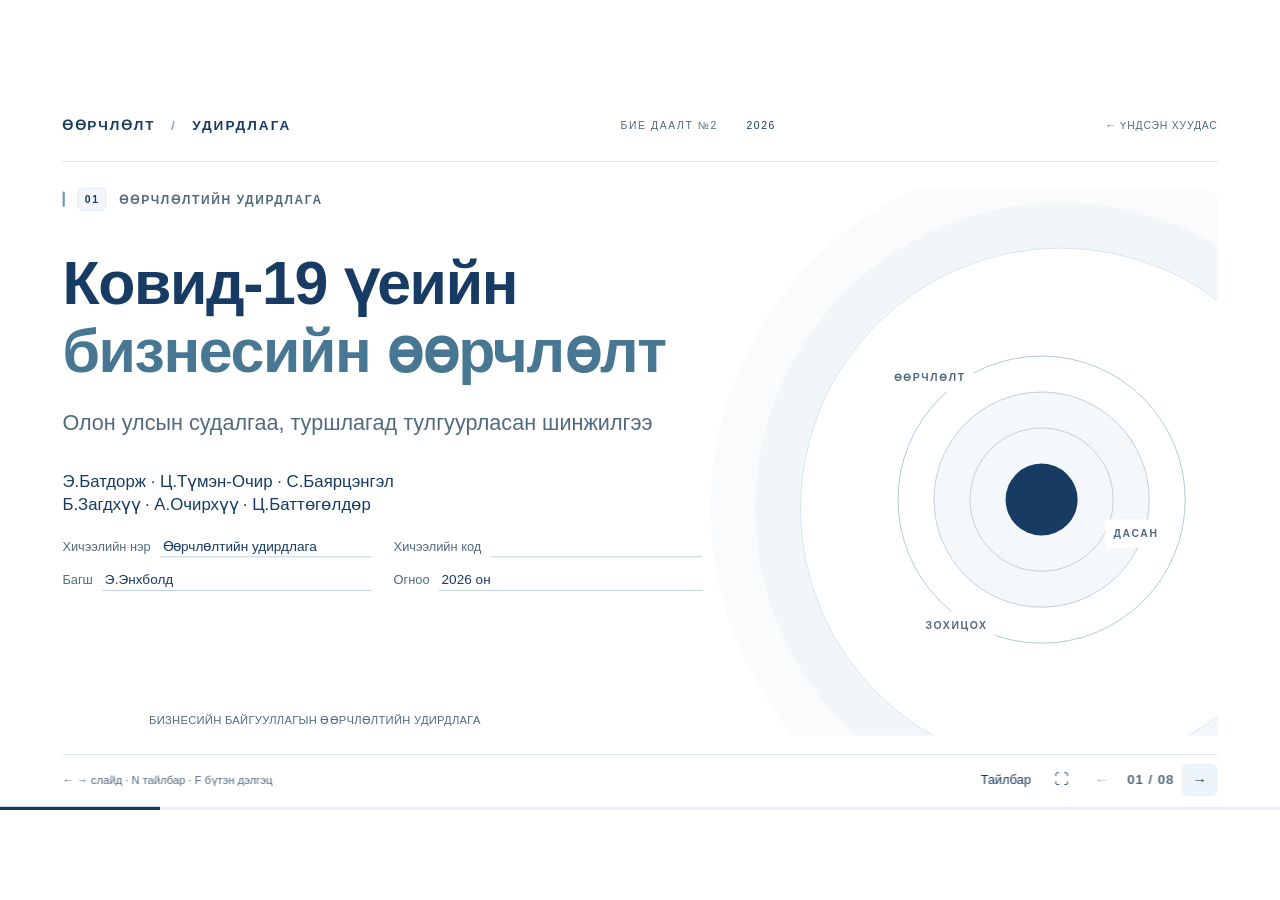
==== covid19/index.html @ bf7abf6b "Update files" ====
<!doctype html>
<html lang="mn">
<head>
  <meta charset="utf-8">
  <meta name="viewport" content="width=device-width, initial-scale=1">
  <meta name="theme-color" content="#142f4b">
  <meta name="description" content="Ковид-19 цар тахлын үеийн бизнесийн байгууллагуудын өөрчлөлтийн удирдлага">
  <title>Ковид-19 үеийн өөрчлөлтийн удирдлага</title>
  <style>
    :root {
      color-scheme: light;
      --navy: #142f4b;
      --blue: #547c9b;
      --sky: #eaf2f8;
      --ink: #263746;
      --muted: #647687;
      --gold: #92a9bb;
      --line: #d9e3eb;
      --paper: #fff;
    }
    * { box-sizing: border-box; }
    html, body { width: 100%; height: 100%; margin: 0; }
    body {
      display: grid;
      place-items: center;
      overflow: hidden;
      background: #e5ebf0;
      color: var(--ink);
      font-family: Aptos, "Segoe UI", Arial, sans-serif;
    }
    button { font: inherit; }
    .deck {
      position: relative;
      width: min(100vw, 177.78vh);
      aspect-ratio: 16 / 9;
      overflow: hidden;
      background: var(--paper);
      box-shadow: 0 22px 70px #142f4b24;
      container-type: inline-size;
    }
    .topbar {
      position: absolute;
      z-index: 3;
      top: 0;
      right: 5%;
      left: 5%;
      height: 8.5%;
      display: flex;
      align-items: center;
      justify-content: space-between;
      border-bottom: 1px solid var(--line);
      color: var(--muted);
      font-size: clamp(9px, 1cqw, 16px);
      letter-spacing: .16em;
    }
    .brand { color: var(--navy); font-weight: 800; }
    .brand span { padding: 0 .65em; color: var(--gold); }
    .top-meta { text-align: right; }
    .top-meta a {
      margin-left: 1.2em;
      color: var(--blue);
      text-decoration: none;
      letter-spacing: .08em;
      white-space: nowrap;
    }
    .slide {
      position: absolute;
      inset: 8.5% 0 8.5%;
      display: flex;
      flex-direction: column;
      justify-content: center;
      padding: 4.2% 7.5% 5%;
      overflow: hidden;
      animation: arrive .28s ease both;
    }
    .slide[hidden] { display: none; }
    .slide:nth-of-type(even) { background: #f8fafc; }
    .slide::after {
      position: absolute;
      z-index: 0;
      top: -31%;
      right: -17%;
      width: 48%;
      aspect-ratio: 1;
      border: 1px solid #dfe8ef;
      border-radius: 50%;
      box-shadow: 0 0 0 3.4cqw #f0f5f880, 0 0 0 6.8cqw #f6f9fb90;
      content: "";
      pointer-events: none;
    }
    .slide > * { position: relative; z-index: 1; }
    .cover { padding-left: 8.5%; }
    .cover::after {
      top: 11%;
      right: -9%;
      width: 45%;
      border: 1px solid #cddce8;
      box-shadow: 0 0 0 3.5cqw #eaf1f680, 0 0 0 7cqw #f5f8fa90;
    }
    .eyebrow {
      display: flex;
      align-items: center;
      gap: .85em;
      margin: 0 0 1.5cqw;
      color: var(--muted);
      font-size: clamp(9px, 1cqw, 16px);
      font-weight: 750;
      letter-spacing: .17em;
    }
    .eyebrow b {
      padding: .5em .7em;
      border: 1px solid #d8e3eb;
      border-radius: 5px;
      background: #f4f8fa;
      color: var(--blue);
      font-size: .9em;
    }
    h1 {
      max-width: 90%;
      margin: 0 0 2cqw;
      color: var(--navy);
      font-size: clamp(28px, 4.55cqw, 72px);
      letter-spacing: -.045em;
      line-height: 1.08;
    }
    h1 em { color: var(--blue); font-style: normal; }
    h2 {
      margin: 0 0 1cqw;
      color: var(--navy);
      font-size: clamp(17px, 2cqw, 32px);
      line-height: 1.2;
    }
    p { margin: 0; }
    .subtitle {
      color: var(--muted);
      font-size: clamp(15px, 1.9cqw, 30px);
      line-height: 1.5;
    }
    .cover h1 { max-width: 72%; font-size: clamp(34px, 5.2cqw, 82px); }
    .cover .eyebrow { margin-bottom: 2.3cqw; }
    .cover-info {
      display: grid;
      grid-template-columns: repeat(2, minmax(0, 1fr));
      gap: .8cqw 2.4cqw;
      width: 62%;
      margin-top: 4.2cqw;
      padding-top: 1.7cqw;
      border-top: 1px solid var(--line);
      color: var(--muted);
      font-size: clamp(11px, 1.15cqw, 18px);
    }
    .cover-info strong { color: var(--navy); font-weight: 700; }
    .cover-mark {
      position: absolute;
      z-index: 1;
      top: 26%;
      right: 11%;
      display: grid;
      width: 29%;
      aspect-ratio: 1;
      place-items: center;
      border: 1px solid #cddce8;
      border-radius: 50%;
      color: var(--navy);
      font-size: clamp(14px, 1.7cqw, 27px);
      font-weight: 800;
      letter-spacing: .12em;
    }
    .cover-mark::before, .cover-mark::after {
      position: absolute;
      border: 1px solid #d6e2eb;
      border-radius: 50%;
      content: "";
    }
    .cover-mark::before { inset: 12%; }
    .cover-mark::after { inset: 25%; background: #eaf1f6; }
    .cover-mark span { z-index: 1; }
    .lead {
      max-width: 92%;
      margin: 0 0 1.2cqw;
      color: var(--muted);
      font-size: clamp(16px, 1.9cqw, 29px);
      line-height: 1.45;
    }
    .cards {
      display: grid;
      grid-template-columns: repeat(3, minmax(0, 1fr));
      gap: 1.35cqw;
      margin: 1.5cqw 0 1.4cqw;
    }
    .card {
      min-height: 16cqw;
      padding: 1.6cqw;
      border: 1px solid #dce6ed;
      border-top: 3px solid #85a5bc;
      border-radius: 9px;
      background: #f8fafc;
    }
    .card-number {
      display: block;
      margin-bottom: 1.3cqw;
      color: var(--gold);
      font-size: clamp(12px, 1.15cqw, 18px);
      font-weight: 800;
      letter-spacing: .1em;
    }
    .card h2 { font-size: clamp(16px, 1.8cqw, 28px); }
    .card p {
      color: var(--muted);
      font-size: clamp(12px, 1.28cqw, 20px);
      line-height: 1.48;
    }
    .callout {
      padding: 1.1cqw 1.4cqw;
      border-left: 3px solid var(--gold);
      border-radius: 0 6px 6px 0;
      background: #fbf6ef;
      color: #795626;
      font-size: clamp(11px, 1.2cqw, 19px);
      line-height: 1.45;
    }
    .goal-grid {
      display: grid;
      grid-template-columns: 1.25fr 1fr;
      gap: 4cqw;
      align-items: center;
    }
    .goal-grid .lead { max-width: none; }
    .goal-list {
      display: grid;
      gap: .9cqw;
      padding: 0;
      margin: 0;
      list-style: none;
    }
    .goal-list li {
      display: flex;
      gap: 1cqw;
      align-items: flex-start;
      color: var(--ink);
      font-size: clamp(13px, 1.35cqw, 21px);
      line-height: 1.45;
    }
    .goal-list li::before {
      flex: 0 0 auto;
      width: .55em;
      height: .55em;
      margin-top: .45em;
      border-radius: 50%;
      background: var(--gold);
      content: "";
    }
    .change-flow {
      display: grid;
      grid-template-columns: repeat(3, minmax(0, 1fr));
      gap: 1.4cqw;
      margin: 1cqw 0 1.5cqw;
    }
    .change-step {
      position: relative;
      min-height: 17cqw;
      padding: 1.5cqw;
      border-radius: 9px;
      background: var(--sky);
    }
    .change-step:not(:last-child)::after {
      position: absolute;
      top: 45%;
      right: -1.15cqw;
      color: #83a0b5;
      content: "→";
      font-size: clamp(16px, 2cqw, 32px);
    }
    .change-step b { display: block; margin-bottom: 1.6cqw; color: var(--blue); font-size: clamp(11px, 1.1cqw, 17px); }
    .change-step strong { display: block; margin-bottom: .7cqw; color: var(--navy); font-size: clamp(16px, 1.7cqw, 27px); }
    .change-step span { color: var(--muted); font-size: clamp(11px, 1.15cqw, 18px); line-height: 1.4; }
    .two-col {
      display: grid;
      grid-template-columns: repeat(2, minmax(0, 1fr));
      gap: 2cqw;
      margin: .2cqw 0 1.4cqw;
    }
    .panel {
      padding: 1.5cqw 1.7cqw;
      border: 1px solid var(--line);
      border-radius: 9px;
      background: #fff;
    }
    .panel h2 { font-size: clamp(16px, 1.65cqw, 26px); }
    .panel p { color: var(--muted); font-size: clamp(12px, 1.28cqw, 20px); line-height: 1.5; }
    .panel strong { color: var(--navy); }
    .quote {
      margin: .55cqw 0 .9cqw;
      color: var(--navy);
      font-size: clamp(16px, 1.75cqw, 28px);
      font-weight: 700;
      line-height: 1.3;
    }
    .kotter {
      display: grid;
      grid-template-columns: 1fr 1fr;
      gap: 1.6cqw;
      margin: 1cqw 0 1.4cqw;
    }
    .kotter .panel { display: flex; gap: 1.2cqw; align-items: flex-start; }
    .kotter .num { color: var(--gold); font-size: clamp(17px, 2.3cqw, 36px); font-weight: 800; }
    .kotter p { margin-top: .45cqw; }
    .lesson {
      margin: .5cqw 0 1.3cqw;
      padding: 1.2cqw 1.6cqw;
      border-left: 4px solid var(--blue);
      background: var(--sky);
      color: var(--navy);
      font-size: clamp(16px, 1.9cqw, 30px);
      font-weight: 700;
      line-height: 1.35;
    }
    .conclusion {
      display: grid;
      grid-template-columns: 1.1fr .9fr;
      gap: 2cqw;
      align-items: center;
    }
    .conclusion .lead { margin: 0; }
    .conclusion ul {
      display: grid;
      gap: .8cqw;
      padding: 0;
      margin: 0;
      list-style: none;
    }
    .conclusion li {
      padding: .85cqw 1cqw;
      border-left: 2px solid #9bb5c7;
      background: #f7fafc;
      color: var(--muted);
      font-size: clamp(12px, 1.25cqw, 20px);
    }
    .sources {
      display: grid;
      gap: .72cqw;
      padding-left: 1.5em;
      margin: 0;
    }
    .sources li { padding-left: .35em; color: var(--ink); font-size: clamp(11px, 1.2cqw, 19px); line-height: 1.35; }
    .sources a { color: var(--blue); font-weight: 700; text-decoration-thickness: 1px; text-underline-offset: 3px; }
    .sources a:hover { color: var(--navy); }
    .team-table {
      width: 100%;
      border-collapse: collapse;
      background: #fff;
      font-size: clamp(11px, 1.25cqw, 20px);
    }
    .team-table th, .team-table td {
      padding: 1.1cqw 1cqw;
      border-bottom: 1px solid var(--line);
      text-align: left;
      vertical-align: middle;
      line-height: 1.4;
    }
    .team-table th { background: var(--navy); color: #fff; font-weight: 700; }
    .team-table td:first-child, .team-table td:last-child { color: var(--blue); font-weight: 700; white-space: nowrap; }
    .footnote {
      position: absolute !important;
      right: 7.5%;
      bottom: 1.7%;
      left: 7.5%;
      z-index: 1;
      color: var(--muted);
      font-size: clamp(9px, .9cqw, 14px);
      letter-spacing: .025em;
    }
    .controls {
      position: absolute;
      z-index: 4;
      right: 5%;
      bottom: 1.1%;
      left: 5%;
      display: flex;
      height: 6%;
      align-items: center;
      justify-content: space-between;
      border-top: 1px solid var(--line);
    }
    .hint { color: var(--muted); font-size: clamp(9px, .9cqw, 14px); }
    .control-group { display: flex; gap: .35cqw; align-items: center; }
    .controls button {
      min-width: 2.5em;
      min-height: 2.25em;
      border: 0;
      border-radius: 5px;
      background: transparent;
      color: var(--navy);
      cursor: pointer;
      font-size: clamp(11px, 1.15cqw, 18px);
    }
    .controls button:hover:not(:disabled) { background: var(--sky); }
    .controls button:disabled { opacity: .35; cursor: default; }
    .controls button:focus-visible, a:focus-visible { outline: 3px solid var(--gold); outline-offset: 2px; }
    #counter { min-width: 4.5em; color: var(--muted); font-size: clamp(10px, 1cqw, 16px); text-align: center; font-variant-numeric: tabular-nums; }
    .progress { position: absolute; z-index: 5; right: 0; bottom: 0; left: 0; height: 4px; background: #e5edf2; }
    .progress span { display: block; width: 12.5%; height: 100%; background: var(--gold); transition: width .22s ease; }
    dialog {
      width: min(680px, calc(100vw - 32px));
      padding: 30px;
      border: 0;
      border-top: 5px solid var(--gold);
      border-radius: 8px;
      color: var(--ink);
      box-shadow: 0 20px 70px #142f4b45;
    }
    dialog::backdrop { background: #102b45a8; }
    dialog h2 { margin: 0 36px 8px 0; font-size: 22px; }
    dialog p { margin: 15px 0; font-size: 17px; line-height: 1.65; }
    dialog .note-meta { color: var(--muted); font-size: 14px; }
    #close-notes { float: right; border: 0; background: transparent; color: var(--muted); font-size: 25px; cursor: pointer; }
    @keyframes arrive { from { opacity: .45; transform: translateX(10px); } to { opacity: 1; transform: translateX(0); } }
    @media (max-width: 760px) {
      body { display: block; overflow: auto; background: #fff; }
      .deck { width: 100%; height: 100dvh; min-height: 620px; aspect-ratio: auto; overflow-y: auto; box-shadow: none; }
      .topbar { position: sticky; top: 0; height: 54px; padding: 0 5%; background: #ffffffed; font-size: 10px; }
      .slide, .slide[hidden] { position: relative; inset: auto; min-height: calc(100dvh - 112px); padding: 30px 7% 66px; overflow: visible; }
      .slide[hidden] { display: none; }
      .slide::after { width: 60%; }
      .eyebrow { margin-bottom: 16px; font-size: 10px; }
      h1, .cover h1 { max-width: 100%; margin-bottom: 18px; font-size: clamp(30px, 9vw, 48px); }
      .cover .subtitle { font-size: 17px; }
      .cover-info { width: 100%; gap: 12px; margin-top: 26px; padding-top: 16px; font-size: 12px; }
      .cover-mark { top: auto; right: 8%; bottom: 11%; width: 25%; opacity: .35; }
      .lead { max-width: 100%; margin-bottom: 14px; font-size: 17px; }
      .cards, .change-flow { grid-template-columns: 1fr; gap: 10px; margin: 14px 0; }
      .card, .change-step { min-height: 0; padding: 15px; }
      .card-number, .change-step b { margin-bottom: 8px; }
      .card p, .panel p { font-size: 14px; }
      .card h2, .panel h2 { font-size: 18px; }
      .change-step:not(:last-child)::after { display: none; }
      .change-step strong { margin-bottom: 4px; font-size: 18px; }
      .change-step span { font-size: 13px; }
      .callout { padding: 10px 12px; font-size: 12px; }
      .goal-grid, .two-col, .conclusion { grid-template-columns: 1fr; gap: 16px; }
      .goal-list { gap: 10px; }
      .goal-list li { gap: 10px; font-size: 14px; }
      .panel { padding: 14px; }
      .quote { margin: 7px 0; font-size: 18px; }
      .kotter { grid-template-columns: 1fr; gap: 10px; margin: 12px 0; }
      .kotter .panel { gap: 12px; }
      .kotter .num { font-size: 22px; }
      .lesson { margin: 8px 0 12px; padding: 12px; font-size: 17px; }
      .conclusion li { padding: 10px; font-size: 13px; }
      .sources { gap: 11px; }
      .sources li { font-size: 12px; }
      .team-table { font-size: 11px; }
      .team-table th, .team-table td { padding: 9px 6px; }
      .footnote { right: 7%; bottom: 20px; left: 7%; font-size: 10px; }
      .controls { position: fixed; bottom: 0; left: 0; right: 0; height: 54px; padding: 0 5%; background: #ffffffed; backdrop-filter: blur(8px); }
      .hint { font-size: 9px; }
      .progress { position: fixed; }
    }
    @media (prefers-reduced-motion: reduce) {
      *, *::before, *::after { scroll-behavior: auto !important; animation-duration: .01ms !important; transition-duration: .01ms !important; }
    }
    @media print {
      @page { size: 13.333in 7.5in; margin: 0; }
      html, body { width: auto; height: auto; overflow: visible; background: white; }
      body { display: block; }
      .deck { width: 13.333in; height: auto; overflow: visible; aspect-ratio: auto; box-shadow: none; }
      .topbar, .controls, .progress, dialog { display: none !important; }
      .slide, .slide[hidden] {
        position: relative;
        inset: auto;
        display: flex !important;
        width: 13.333in;
        height: 7.5in;
        padding: .7in 1in;
        overflow: hidden;
        break-after: page;
        animation: none;
        print-color-adjust: exact;
        -webkit-print-color-adjust: exact;
      }
      .slide::after { display: block; }
      .footnote { right: 1in; bottom: .28in; left: 1in; }
    }
  </style>
  <link rel="stylesheet" href="../assets/style.css">
  <style>
    @media screen {
      body {
        display: block;
        overflow: hidden;
        background: #fff;
      }
      #stage {
        position: absolute;
        inset: auto;
        left: var(--deck-left, 0px);
        top: var(--deck-top, 0px);
        width: 1600px;
        height: 900px;
        background: #fff;
        overflow: hidden;
        container-type: inline-size;
        transform: scale(var(--deck-scale, 1)) !important;
        transform-origin: top left;
      }
      #stage header {
        position: relative;
        z-index: 3;
        height: 90px;
        margin: 0 78px;
        padding: 0;
        background: transparent;
      }
      #stage .slide,
      #stage .slide[hidden] {
        position: absolute;
        inset: 122px 78px 93px;
        display: block;
        max-width: none;
        min-height: 0;
        margin: 0;
        padding: 0;
        overflow: hidden;
        border: 0;
        animation: none;
      }
      #stage .slide[hidden] { display: none; }
      #stage .slide:nth-of-type(even) { background: #fff; }
      #stage .cover h1 {
        max-width: 72%;
        margin: 47px 0 28px;
        font-size: 76px;
      }
      #stage .cover .subtitle {
        margin: 16px 0;
        font-size: 27px;
        line-height: 1.4;
      }
      #stage .cover-bottom { margin-top: 38px; }
      #stage .team { font-size: 21px !important; line-height: 1.4; }
      #stage .eyebrow b {
        padding: 6px 8px;
        border: 1px solid #cddce7;
        border-radius: 0;
        background: transparent;
        color: var(--navy);
        font-size: 13px;
        font-weight: 400;
        letter-spacing: normal;
      }
      #stage .header-right { display: block; }
      #stage footer.controls {
        position: absolute;
        z-index: 4;
        right: 78px;
        bottom: 19px;
        left: 78px;
        height: 51px;
        padding: 13px 0 0;
        background: transparent;
      }
      #stage .progress { position: absolute; }
      #stage .card,
      #stage .change-step,
      #stage .panel {
        border-radius: 0;
        background: var(--light);
      }
      #stage .card { border-color: #d9e3eb; border-top-color: #8caac0; }
      #stage .callout,
      #stage .lesson,
      #stage .conclusion li { border-radius: 0; }
      #stage .callout { border-left-color: #cf925d; background: #eaf2f8; color: var(--muted); }
      #stage .lesson { background: var(--light); }
      #stage .conclusion li { background: var(--light); }
      #stage .team-table th { background: var(--navy); }
      #stage .team-table th,
      #stage .team-table td { padding: 9px 14px; }
      #stage .team-table td:first-child,
      #stage .team-table td:last-child { color: var(--blue); }
      #stage .sources { grid-template-columns: 1fr 1fr; gap: 4px 30px; }
      #stage .sources li { padding-left: 4px; font-size: 16px; line-height: 1.25; }
      #stage #slide-5 .two-col > .panel { padding: 20px; }
      #stage #slide-5 .kotter { gap: 16px; margin: 12px 0; }
      #stage #slide-5 .kotter .panel { gap: 12px; padding: 12px; }
      #stage #slide-5 .kotter h2 { font-size: 20px; line-height: 1.2; }
      #stage #slide-5 .kotter p { margin: 8px 0; font-size: 15px; line-height: 1.35; }
      #stage #slide-5 .callout { margin: 10px 0 0; }
      .covid-home-link {
        color: var(--muted);
        font-size: 13px;
        letter-spacing: 1px;
        text-decoration: none;
        white-space: nowrap;
      }
      .covid-home-link:hover { color: var(--navy); }
    }
    @media screen and (max-width: 760px) {
      body { display: block; overflow: auto; background: #fff; }
      #stage {
        position: relative;
        left: auto;
        top: auto;
        width: 100%;
        height: 100dvh;
        min-height: 620px;
        overflow: hidden;
        transform: none !important;
      }
      #stage header {
        position: absolute;
        top: 0;
        right: 0;
        left: 0;
        height: 54px;
        margin: 0;
        padding: 0 5%;
        gap: 8px;
        background: #fffffff2;
      }
      #stage .brand { font-size: 12px; letter-spacing: 1px; white-space: nowrap; }
      #stage .header-right { display: none; }
      #stage .covid-home-link { font-size: 10px; }
      #stage .slide,
      #stage .slide[hidden] {
        position: absolute;
        inset: 54px 0 64px;
        min-height: 0;
        padding: 22px 7% 50px;
        overflow-x: hidden;
        overflow-y: auto;
      }
      #stage .slide[hidden] { display: none; }
      #stage .cover h1 { max-width: 100%; margin: 18px 0; font-size: clamp(34px, 10vw, 44px); }
      #stage .cover-bottom { width: auto; max-width: 100%; margin-top: 16px; }
      #stage .team { font-size: 15px !important; line-height: 1.4; }
      #stage .fields { grid-template-columns: 1fr; gap: 8px; margin-top: 12px; }
      #stage .cover-art { display: none; }
      #stage footer.controls {
        position: absolute;
        right: 0;
        bottom: 4px;
        left: 0;
        height: 54px;
        padding: 0 5%;
        background: #fffffff2;
      }
      #stage .footnote { position: static !important; margin-top: 24px; font-size: 10px; }
      #stage .team-table { font-size: 11px; }
      #stage .team-table th,
      #stage .team-table td { padding: 9px 6px; }
      #stage .sources { grid-template-columns: 1fr; gap: 12px; }
      #stage .sources li { font-size: 13px; }
      #stage .sources a { overflow-wrap: anywhere; }
    }
    @media print {
      #stage .slide[hidden] { display: flex !important; }
    }
  </style>
</head>
<body>
  <main id="stage" aria-label="Ковид-19 үеийн өөрчлөлтийн удирдлагын илтгэл">
    <header>
      <a href="#1" class="brand" aria-label="Нүүр слайд">ӨӨРЧЛӨЛТ <span>/</span> УДИРДЛАГА</a>
      <span class="header-right">БИЕ ДААЛТ №2 <i>2026</i></span>
      <a class="covid-home-link" href="../index.html">← ҮНДСЭН ХУУДАС</a>
    </header>
    <div id="slides">
      <section class="slide cover" id="slide-1" aria-label="1. Нүүр хуудас" data-speaker="Илтгэгч" data-time="0:00–0:20" data-note="Сайн байна уу эрхэм багш болон ангийн анд нар аа. Манай баг Ковид-19 цар тахлын үеийн бизнесийн байгууллагуудын өөрчлөлтийн удирдлагыг олон улсын судалгаа, туршлагад тулгуурлан авч үзлээ.">
        <p class="eyebrow"><span>01</span> ӨӨРЧЛӨЛТИЙН УДИРДЛАГА</p>
        <h1>Ковид-19 үеийн<br><em>бизнесийн өөрчлөлт</em></h1>
        <div class="body">
          <p class="subtitle">Олон улсын судалгаа, туршлагад тулгуурласан шинжилгээ</p>
          <div class="cover-bottom">
            <p class="team">Э.Батдорж · Ц.Түмэн-Очир · С.Баярцэнгэл<br>Б.Загдхүү · А.Очирхүү · Ц.Баттөгөлдөр</p>
            <div class="fields">
              <label>Хичээлийн нэр <input aria-label="Хичээлийн нэр" value="Өөрчлөлтийн удирдлага"></label>
              <label>Хичээлийн код <input aria-label="Хичээлийн код"></label>
              <label>Багш <input aria-label="Багш" value="Э.Энхболд"></label>
              <label>Огноо <input aria-label="Огноо" value="2026 он"></label>
            </div>
          </div>
          <div class="cover-art" aria-hidden="true">
            <i></i><i></i><i></i><i></i>
            <b>ӨӨРЧЛӨЛТ</b><b>ДАСАН</b><b>ЗОХИЦОХ</b>
          </div>
        </div>
        <p class="footnote">БИЗНЕСИЙН БАЙГУУЛЛАГЫН ӨӨРЧЛӨЛТИЙН УДИРДЛАГА</p>
      </section>

      <section class="slide" id="slide-2" aria-label="2. Удиртгал ба зорилго" hidden data-speaker="Илтгэгч" data-time="0:20–1:00" data-note="Цар тахал бол зөвхөн эрүүл мэндийн хямрал бус, дэлхий даяарх бизнесийн орчныг үндсээр нь өөрчилсөн том сорилт байлаа. Байгууллагууд уламжлалт хэв маягаас татгалзаж, хурдтай дасан зохицох шаардлагатай болсон. Бид HBR, Gallup болон бусад судалгааны материалд тулгуурлан удирдлагын сорилт, хүний нөөц, стратеги, бүтэц зохион байгуулалтын өөрчлөлтийг судаллаа.">
        <p class="eyebrow"><b>02</b> УДИРТГАЛ БА ЗОРИЛГО</p>
        <h1>Хямрал дунд<br><em>хурдтай дасан зохицох нь</em></h1>
        <div class="goal-grid">
          <p class="lead">Цар тахал бизнесийн орчныг үндсээр нь өөрчилж, менежментийн хуучин хэв маягийг сорьсон.</p>
          <ul class="goal-list">
            <li>Цар тахлын үеийн менежментийн сорилтыг тодорхойлох.</li>
            <li>Хүний нөөц, стратеги, бүтэц зохион байгуулалтын өөрчлөлтийг судлах.</li>
            <li>HBR, Gallup болон олон улсын судалгааны байгууллагын материалд тулгуурлах.</li>
          </ul>
        </div>
        <p class="footnote">СУДАЛГААНЫ ЗОРИЛГО · ХҮНИЙ НӨӨЦ · СТРАТЕГИ · БҮТЭЦ</p>
      </section>

      <section class="slide" id="slide-3" aria-label="3. Гол сорилтууд" hidden data-speaker="Илтгэгч" data-time="1:00–1:45" data-note="Энэ үед гурван том сорилт тулгарсан. Нэгдүгээрт, гэнэтийн өөрчлөлт, нийлүүлэлтийн сүлжээний тасалдалтай холбоотой тодорхой бус байдал. Хоёрдугаарт, зайнаас ажиллахад гэнэт шилжсэнээр үүссэн стресс, ачаалал, шаталт. Гуравдугаарт, дижитал дэд бүтцээ маш богино хугацаанд шинэчлэх хэрэгцээ. HBR болон Gallup-ын материалд хямралын үед ажилтнуудын сэтгэл зүйн аюулгүй байдал, уян хатан байдлыг чухалчилсныг онцолдог.">
        <p class="eyebrow"><b>03</b> ЦАР ТАХЛЫН ҮЕИЙН СОРИЛТ</p>
        <h1>Байгууллагын өмнө тулгарсан<br><em>гурван сорилт</em></h1>
        <div class="cards">
          <article class="card">
            <span class="card-number">01 / ГАДААД ОРЧИН</span>
            <h2>Тодорхой бус байдал</h2>
            <p>Гэнэтийн хямрал, эрэлт ба нийлүүлэлтийн сүлжээний тасалдал.</p>
          </article>
          <article class="card">
            <span class="card-number">02 / ХҮНИЙ НӨӨЦ</span>
            <h2>Сэтгэл зүй ба бүтээмж</h2>
            <p>Зайнаас ажиллах үеийн стресс, ажлын ачаалал, шаталт.</p>
          </article>
          <article class="card">
            <span class="card-number">03 / ТЕХНОЛОГИ</span>
            <h2>Дижитал хоцрогдол</h2>
            <p>Дэд бүтэц, хэрэгсэл, ур чадвараа шуурхай шинэчлэх шаардлага.</p>
          </article>
        </div>
        <p class="callout">Хямралын үед ажилтнуудын сэтгэл зүйн аюулгүй байдал, уян хатан байдал удирдлагын гол анхааралд байв. — HBR, Gallup-ын материалд тулгуурлав</p>
        <p class="footnote">ЭХ СУРВАЛЖ: HARVARD BUSINESS REVIEW · GALLUP</p>
      </section>

      <section class="slide" id="slide-4" aria-label="4. Өөрчлөлтийн үндсэн чиглэлүүд" hidden data-speaker="Илтгэгч" data-time="1:45–2:30" data-note="Байгууллагууд гурван үндсэн чиглэлээр өөрчлөлт хийсэн. Нэгдүгээрт, зайнаас болон хосолсон ажилд шилжиж, хатуу хяналтаас илүү итгэлцэлд суурилсан нөхцөл байдлын удирдлага хэрэгжүүлсэн. Хоёрдугаарт, шийдвэр гаргах шат дамжлагыг богиносгож, үндсэн чадамж болон зардлын оновчлолд төвлөрсөн. Гуравдугаарт, үүлэн технологи, Zoom, Microsoft Teams, Slack болон автоматжуулалтыг шуурхай нэвтрүүлсэн.">
        <p class="eyebrow"><b>04</b> ӨӨРЧЛӨЛТИЙН ҮНДСЭН ЧИГЛЭЛ</p>
        <h1>Хүн · бүтэц · <em>технологи</em></h1>
        <div class="change-flow">
          <article class="change-step">
            <b>01 / ХҮНИЙ НӨӨЦ</b>
            <strong>Уян хатан ажил</strong>
            <span>Зайнаас, hybrid горим · итгэлцэлд суурилсан удирдлага</span>
          </article>
          <article class="change-step">
            <b>02 / СТРАТЕГИ</b>
            <strong>Шуурхай шийдвэр</strong>
            <span>Богино шатлал · зардлын оновчлол · үндсэн чадамж</span>
          </article>
          <article class="change-step">
            <b>03 / ДИЖИТАЛ ШИЛЖИЛТ</b>
            <strong>Шинэ хэрэгсэл</strong>
            <span>Үүлэн технологи · Zoom · Teams · Slack · автоматжуулалт</span>
          </article>
        </div>
        <p class="callout">Хяналтаас итгэлцэл, урт шатлалаас хурдан шийдвэр, уламжлалт ажлаас дижитал ажиллагаа руу.</p>
        <p class="footnote">HR &amp; EMPLOYEE BEHAVIOR · STRATEGY · DIGITAL TRANSFORMATION</p>
      </section>

      <section class="slide" id="slide-5" aria-label="5. Удирдлагын арга, загварууд" hidden data-speaker="Илтгэгч" data-time="2:30–4:30" data-note="Бид Коттерийн өөрчлөлтийн загвар болон Gallup-ын ажилтны оролцооны стратегийг авч үзлээ. Коттерийн хүрээнд өөрчлөлтийн яаралтай хэрэгцээг ойлгуулах, тодорхой алсын харааг тууштай түгээх нь чухал. Цар тахлыг зөвхөн аюул гэж харалгүй шинэ санаа, инновацийн боломж гэж үзсэн байгууллагууд хурдацтай өөрчлөгдөж чадсан. Мөн удирдлагууд ил тод, тогтмол харилцаж, ажилтнуудын санал хүсэлтийг сонсож, эргэх холбоо болон сэтгэл зүйн дэмжлэг үзүүлэх нь оролцоог бэхжүүлсэн.">
        <p class="eyebrow"><b>05</b> УДИРДЛАГЫН АРГА БА ЗАГВАР</p>
        <h1>Өөрчлөлтийг зорилготой<br><em>удирдах нь</em></h1>
        <div class="two-col">
          <article class="panel">
            <h2>Коттерийн 8 үе шат</h2>
            <p>Энэ танилцуулгад хямралын үед чухал хоёр зарчимд төвлөрөв.</p>
            <div class="kotter">
              <div class="panel">
                <span class="num">01</span>
                <div><h2>Яаралтай байдлыг ойлгуулах</h2><p>Хямралыг инноваци, шинэ боломжийн түлхэц болгох.</p></div>
              </div>
              <div class="panel">
                <span class="num">02</span>
                <div><h2>Алсын харааг түгээх</h2><p>Тогтмол, ил тод харилцаагаар багийг нэг зорилгод чиглүүлэх.</p></div>
              </div>
            </div>
          </article>
          <article class="panel">
            <h2>Gallup · ажилтны оролцоо</h2>
            <p class="quote">“Сонсох · хариу өгөх · дэмжих”</p>
            <p>Ажилтнуудын хэрэгцээг тогтмол сонсож, эргэх холбоо үүсгэн, сэтгэл зүйн дэмжлэг үзүүлэх.</p>
          </article>
        </div>
        <p class="callout">Хүмүүс яагаад өөрчлөгдөж байгааг ойлгож, өөрсдийн дуу хоолойг хүргэж чадвал өөрчлөлтөд оролцох суурь бүрдэнэ.</p>
        <p class="footnote">JOHN KOTTER · GALLUP WORKPLACE · АЖИЛТНЫ ОРОЛЦОО</p>
      </section>

      <section class="slide" id="slide-6" aria-label="6. Үр дүн, сургамж ба дүгнэлт" hidden data-speaker="Илтгэгч" data-time="4:30–6:00" data-note="Эцэст нь, цар тахал байгууллагуудад зөвхөн өөрчлөлтөд бэлэн байх бус, шинэ боломжийг идэвхтэй эрэлхийлдэг соёл хэрэгтэйг санууллаа. Энэ хямрал хэдий хүнд сорилт байсан ч дижитал ур чадвар, уян хатан байдал, хүнийг төвд тавьсан удирдлагыг хэдэн жилийн өмнө урагшлуулсан. Мөн удирдагчдаас ухаалаг харилцаа, сэтгэл хөдлөлийн чадамж буюу EQ шаардагддагийг тод харууллаа.">
        <p class="eyebrow"><b>06</b> ҮР ДҮН · СУРГАМЖ · ДҮГНЭЛТ</p>
        <h1>Change-ready-гээс<br><em>Change-seeking соёл руу</em></h1>
        <div class="lesson">Өөрчлөлтөд бэлэн байхаас гадна өөрчлөлт, шинэ боломжийг идэвхтэй эрэлхийлдэг байх хэрэгтэй.</div>
        <div class="conclusion">
          <p class="lead">Ковид-19 нь дижитал ур чадвар, байгууллагын уян хатан байдал, хүнийг төвд тавьсан удирдлагын соёлыг эрчимжүүлэв.</p>
          <ul>
            <li>Ухаалаг, тогтмол харилцаа</li>
            <li>Ажилтны хэрэгцээ, сэтгэл зүйг ойлгох</li>
            <li>Уян хатан бүтэц ба шийдвэр</li>
            <li>Удирдагчийн сэтгэл хөдлөлийн чадамж (EQ)</li>
          </ul>
        </div>
        <p class="footnote">ГОЛ СУРГАМЖ: БАЙНГА СУРАЛЦАЖ, ДАСАН ЗОХИЦОХ СОЁЛ</p>
      </section>

      <section class="slide" id="slide-7" aria-label="7. Багийн ажлын хуваарилалт" hidden data-speaker="Илтгэгч" data-time="6:00–6:30" data-note="Багийн гишүүдийн ажлын хуваарилалтыг харууллаа.">
        <p class="eyebrow"><b>07</b> БАГИЙН АЖЛЫН ХУВААРИЛАЛТ</p>
        <h1>Хамтын ажиллагаа,<br><em>нийтлэг үр дүн</em></h1>
        <table class="team-table">
          <thead>
            <tr><th>Д/д</th><th>Оюутны нэр</th><th>Гүйцэтгэсэн үүрэг, ажлын хэсэг</th><th>Оролцоо</th></tr>
          </thead>
          <tbody>
            <tr><td>01</td><td>[Гишүүн 1-ийн нэр]</td><td>Гадаад болон HBR судалгааны материал цуглуулах, онолын хэсэг</td><td>100%</td></tr>
            <tr><td>02</td><td>[Гишүүн 2-ийн нэр]</td><td>Ковид-19 үеийн хүний нөөц ба зан төлөвийн шинжилгээ</td><td>100%</td></tr>
            <tr><td>03</td><td>[Гишүүн 3-ийн нэр]</td><td>Презентацийн дизайн, слайд зохион байгуулалт (MS PowerPoint)</td><td>100%</td></tr>
            <tr><td>04</td><td>Ц.Түмэн-Очир</td><td>Ерөнхий нэгтгэл, стратеги ба дижитал шилжилт, танилцуулга</td><td>100%</td></tr>
          </tbody>
        </table>
        <p class="footnote">АНХААРАЛ ХАНДУУЛСАНД БАЯРЛАЛАА · АСУУЛТ БАЙНА УУ?</p>
      </section>

      <section class="slide references-slide" id="slide-8" aria-label="8. Ашигласан эх сурвалж, холбоосууд" hidden data-speaker="Илтгэгч" data-time="6:30–7:00" data-note="COVID-19 илтгэл болон үндсэн танилцуулгад ашигласан бүх эх сурвалжийн холбоосыг энд нэгтгэлээ.">
        <p class="eyebrow"><span>08</span> АШИГЛАСАН ЭХ СУРВАЛЖ / ХОЛБООСУУД</p>
        <h1>Эх сурвалж ба <em>холбоосууд</em></h1>
        <ol class="references sources">
          <li><strong>Harvard Business Review.</strong> <i>Readiness Reimagined: How to Build a Change-Seeking Culture.</i> <a href="https://hbr.org/search?term=Readiness%20Reimagined%20How%20to%20Build%20a%20Change-Seeking%20Culture" target="_blank" rel="noopener noreferrer">hbr.org ↗</a></li>
          <li><strong>Gallup Workplace.</strong> <i>Leading the Post-Pandemic Workplace &amp; Employee Engagement Strategies.</i> <a href="https://www.gallup.com/workplace/" target="_blank" rel="noopener noreferrer">gallup.com/workplace ↗</a></li>
          <li><strong>PubMed.</strong> <i>Transformational Leadership During the COVID-19 Pandemic.</i> <a href="https://pubmed.ncbi.nlm.nih.gov/?term=transformational+leadership+COVID-19+pandemic" target="_blank" rel="noopener noreferrer">PubMed хайлт ↗</a></li>
          <li><strong>ScienceDirect.</strong> <i>The Effect of COVID-19 on Managerial Leadership Style.</i> <a href="https://www.sciencedirect.com/search?qs=The%20effect%20of%20COVID-19%20on%20managerial%20leadership%20style" target="_blank" rel="noopener noreferrer">ScienceDirect хайлт ↗</a></li>
          <li>Herzberg et al. (1959). <i>The Motivation to Work.</i> <a href="https://find.library.upenn.edu/catalog/9931926443503681" target="_blank" rel="noopener noreferrer">Номын бүртгэл ↗</a></li>
          <li>Judge et al. (2001). <i>The Job Satisfaction–Job Performance Relationship.</i> <a href="https://doi.org/10.1037/0033-2909.127.3.376" target="_blank" rel="noopener noreferrer">doi:10.1037/0033-2909.127.3.376 ↗</a></li>
          <li>Locke &amp; Latham (2002). <i>Goal Setting and Task Motivation.</i> <a href="https://doi.org/10.1037/0003-066X.57.9.705" target="_blank" rel="noopener noreferrer">doi:10.1037/0003-066X.57.9.705 ↗</a></li>
          <li>Gagné &amp; Deci (2005). <i>Self-Determination Theory and Work Motivation.</i> <a href="https://doi.org/10.1002/job.322" target="_blank" rel="noopener noreferrer">doi:10.1002/job.322 ↗</a></li>
          <li>Amabile &amp; Kramer (2011). <i>The Power of Small Wins.</i> <a href="https://hbr.org/2011/05/the-power-of-small-wins" target="_blank" rel="noopener noreferrer">HBR нийтлэл ↗</a></li>
          <li>Bloom et al. (2015). <i>Does Working from Home Work?</i> <a href="https://doi.org/10.1093/qje/qju032" target="_blank" rel="noopener noreferrer">doi:10.1093/qje/qju032 ↗</a></li>
          <li>Grant (2008). <i>The Significance of Task Significance.</i> <a href="https://doi.org/10.1037/0021-9010.93.1.108" target="_blank" rel="noopener noreferrer">doi:10.1037/0021-9010.93.1.108 ↗</a></li>
        </ol>
        <p class="footnote">ЭХ СУРВАЛЖИЙН НЭР ДЭЭР ДАРЖ ҮНДСЭН ХОЛБООСЫГ НЭЭНЭ</p>
      </section>
    </div>
    <footer class="controls">
      <span class="hint">← → слайд · N тайлбар · F бүтэн дэлгэц</span>
      <div class="control-group">
        <button id="notes-button" type="button" aria-label="Илтгэгчийн тэмдэглэл" title="Илтгэгчийн тэмдэглэл (N)">Тайлбар</button>
        <button id="fullscreen" type="button" aria-label="Бүтэн дэлгэц" title="Бүтэн дэлгэц (F)">⛶</button>
        <button id="prev" type="button" aria-label="Өмнөх слайд">←</button>
        <span id="counter" aria-live="polite">01 / 08</span>
        <button id="next" type="button" aria-label="Дараах слайд">→</button>
      </div>
    </footer>
    <div class="progress" aria-hidden="true"><span id="progress-fill"></span></div>
  </main>
  <dialog id="notes" aria-labelledby="notes-title">
    <button id="close-notes" type="button" aria-label="Хаах">×</button>
    <p class="eyebrow">ИЛТГЭГЧИЙН ТЭМДЭГЛЭЛ</p>
    <h2 id="notes-title"></h2>
    <p id="notes-text"></p>
    <p class="note-meta" id="notes-meta"></p>
  </dialog>
  <script>
    (() => {
      const stage = document.querySelector("#stage");
      const slides = [...document.querySelectorAll(".slide")];
      const counter = document.querySelector("#counter");
      const progress = document.querySelector("#progress-fill");
      const notes = document.querySelector("#notes");
      let current = 0;

      function resizeStage() {
        const scale = Math.min(innerWidth / 1600, innerHeight / 900);
        stage.style.setProperty("--deck-scale", String(scale));
        stage.style.setProperty("--deck-left", `${(innerWidth - 1600 * scale) / 2}px`);
        stage.style.setProperty("--deck-top", `${(innerHeight - 900 * scale) / 2}px`);
      }

      resizeStage();
      window.addEventListener("resize", resizeStage);

      function show(index, updateHash = true) {
        current = Math.max(0, Math.min(slides.length - 1, index));
        slides.forEach((slide, i) => { slide.hidden = i !== current; });
        const slide = slides[current];
        counter.textContent = `${String(current + 1).padStart(2, "0")} / ${String(slides.length).padStart(2, "0")}`;
        progress.style.width = `${((current + 1) / slides.length) * 100}%`;
        document.querySelector("#prev").disabled = current === 0;
        document.querySelector("#next").disabled = current === slides.length - 1;
        document.querySelector("#notes-title").textContent = slide.getAttribute("aria-label");
        document.querySelector("#notes-text").textContent = slide.dataset.note;
        document.querySelector("#notes-meta").textContent = `${slide.dataset.speaker} · ${slide.dataset.time}`;
        if (updateHash) history.replaceState(null, "", `#${current + 1}`);
      }

      function openNotes() {
        if (typeof notes.showModal === "function") notes.showModal();
      }

      document.querySelector("#prev").addEventListener("click", () => show(current - 1));
      document.querySelector("#next").addEventListener("click", () => show(current + 1));
      document.querySelector("#notes-button").addEventListener("click", openNotes);
      document.querySelector("#close-notes").addEventListener("click", () => notes.close());
      document.querySelector("#fullscreen").addEventListener("click", () => {
        if (!document.fullscreenElement && document.documentElement.requestFullscreen) {
          document.documentElement.requestFullscreen().catch(error => {
            console.error("Бүтэн дэлгэц нээж чадсангүй.", error);
          });
        } else if (document.exitFullscreen) {
          document.exitFullscreen().catch(error => {
            console.error("Бүтэн дэлгэцээс гарч чадсангүй.", error);
          });
        }
      });
      document.addEventListener("keydown", event => {
        if (notes.open) {
          if (event.key === "Escape") notes.close();
          return;
        }
        if (event.altKey || event.ctrlKey || event.metaKey) return;
        if (["ArrowRight", "PageDown", " "].includes(event.key)) {
          event.preventDefault();
          show(current + 1);
        } else if (["ArrowLeft", "PageUp"].includes(event.key)) {
          event.preventDefault();
          show(current - 1);
        } else if (event.key === "Home") {
          show(0);
        } else if (event.key === "End") {
          show(slides.length - 1);
        } else if (event.key.toLowerCase() === "n") {
          openNotes();
        } else if (event.key.toLowerCase() === "f") {
          document.querySelector("#fullscreen").click();
        }
      });
      window.addEventListener("hashchange", () => {
        const target = Number(location.hash.slice(1));
        if (Number.isInteger(target) && target >= 1 && target <= slides.length) show(target - 1, false);
      });

      const initial = Number(location.hash.slice(1));
      show(Number.isInteger(initial) && initial >= 1 && initial <= slides.length ? initial - 1 : 0, false);
    })();
  </script>
</body>
</html>
---- assets/style.css ----
:root{--navy:#173b63;--light:#eaf2f8;--ink:#243444;--muted:#536a7e;--green:#247657;--orange:#9a5018}*{box-sizing:border-box}body{margin:0;background:#dce5ec;color:var(--ink);font-family:Arial,'Helvetica Neue',sans-serif;overflow:hidden}button,input{font:inherit}#stage{position:absolute;left:50%;top:50%;width:1600px;height:900px;background:#fff;transform-origin:center;overflow:hidden}header{height:90px;margin:0 78px;border-bottom:1px solid #d9e3eb;display:flex;align-items:center;justify-content:space-between}.brand{font-size:17px;font-weight:700;letter-spacing:2px;text-decoration:none;color:var(--navy)}.brand span{color:#92a9bb;padding:0 12px}.header-right{font-size:13px;letter-spacing:2px;color:var(--muted)}.header-right i{font-style:normal;margin-left:30px;color:var(--navy)}.slide{position:absolute;inset:122px 78px 93px;animation:enter .3s ease both}.slide[hidden]{display:none}.eyebrow{font-size:15px;letter-spacing:2px;color:var(--muted);font-weight:700;display:flex;align-items:center;gap:15px}.eyebrow>span{color:var(--navy);border:1px solid #cddce7;padding:6px 8px;font-size:13px}h1{font-size:58px;letter-spacing:-1.7px;line-height:1.13;color:var(--navy);margin:23px 0 28px;font-weight:700}em{font-style:normal;color:#547c9b}h3{font-size:25px;color:var(--navy);margin:0 0 20px}.body p{font-size:24px;line-height:1.5;margin:16px 0}.lead{color:var(--muted);font-size:27px!important}.source{position:absolute;bottom:0;margin:0;font-size:16px;color:var(--muted)}footer{position:absolute;bottom:19px;left:78px;right:78px;height:51px;display:flex;justify-content:space-between;align-items:center;border-top:1px solid #d9e3eb;padding-top:13px;color:var(--muted);font-size:16px}.controls{display:flex;gap:17px;align-items:center}button{border:0;background:transparent;color:var(--navy);padding:7px 10px;cursor:pointer;font-size:23px;border-radius:4px}#notes-button{font-size:16px}button:hover{background:var(--light)}button:disabled{opacity:.25;cursor:default}:focus-visible{outline:3px solid #b96c22;outline-offset:5px}#counter{font-size:17px;font-variant-numeric:tabular-nums;min-width:66px;text-align:center}.progress{height:4px;position:absolute;bottom:0;width:100%;background:var(--light)}#progress-fill{height:100%;background:var(--navy);transition:width .3s}.flow{display:flex;align-items:stretch;margin:45px 0;gap:32px}.flow>div{position:relative;flex:1;background:var(--light);padding:24px 22px;min-height:112px;display:flex;flex-direction:column;justify-content:center;gap:12px}.flow>div:not(:last-child):after{content:'→';position:absolute;right:-27px;font-size:24px;color:#7a96ac}.flow span{font-size:14px;color:#6385a0}.flow strong{font-size:25px;color:var(--navy)}.split-note{display:grid;grid-template-columns:1.8fr 1fr;gap:90px}.split-note p{font-size:23px!important}.split-note p:last-child{border-left:3px solid #b6cddd;padding-left:25px}.methods{margin-top:25px}.methods>div{display:grid;grid-template-columns:60px 510px 1fr;align-items:center;border-bottom:1px solid #dde6ee;padding:15px 0;font-size:22px}.methods b{font-size:15px;color:#7293ac}.methods span{color:var(--muted);font-size:21px}.caution{font-size:19px!important;color:var(--orange);line-height:1.4!important;padding-left:15px;border-left:3px solid #cf925d}.comparison{display:grid;grid-template-columns:1fr 1fr;gap:85px;margin-top:35px}.comparison>div+div{border-left:1px solid #d1dfe9;padding-left:70px}.big-phrase{font-size:36px!important;color:var(--navy);line-height:1.3!important}.stat{font-size:90px;color:var(--navy);font-weight:700;line-height:1.15}.conditions{border-top:1px solid #d8e3eb;padding-top:23px}.conditions small{font-size:15px;letter-spacing:2px;color:var(--muted)}.conditions p{font-size:24px}.spectrum{display:grid;grid-template-columns:1fr 1fr;margin-top:40px;position:relative;padding-bottom:30px;border-bottom:8px solid var(--navy);gap:70px}.spectrum:after{content:'';position:absolute;left:0;bottom:-8px;width:50%;height:8px;background:#c8d6e0}.spectrum small{font-size:16px;letter-spacing:2px;color:var(--muted)}.spectrum h3{font-size:36px;margin:18px 0}.needs{display:flex;gap:50px;justify-content:space-between;margin:35px 0;padding:25px 35px;background:var(--light);font-size:27px;color:var(--navy)}.inline-stats{display:flex;gap:75px}.inline-stats p{font-size:20px}.inline-stats b{font-size:50px;color:var(--navy);margin-right:10px}.progress-steps{display:flex;gap:15px;align-items:flex-end;height:145px;margin:25px 0 30px}.progress-steps>div{flex:1;background:var(--light);border-top:4px solid #6e94b1;padding:20px;font-size:22px;color:var(--navy)}.progress-steps>div:nth-child(2){margin-bottom:18px}.progress-steps>div:nth-child(3){margin-bottom:36px}.progress-steps>div:nth-child(4){margin-bottom:54px;background:var(--navy);color:white}.bloom{display:grid;grid-template-columns:1fr 1fr;gap:90px}.hero-stat{font-size:170px;line-height:1.1;font-weight:700;color:var(--green);letter-spacing:-9px}.hero-stat span{font-size:90px;letter-spacing:-3px}.bloom p{font-size:25px}.results{padding-top:10px}.results p{display:flex;align-items:center;gap:30px;padding-bottom:20px;border-bottom:1px solid #dce5ec}.results strong{font-size:46px;color:var(--navy);min-width:120px}.results span{font-size:23px;line-height:1.35}.grant-stats{display:grid;grid-template-columns:1fr 1.4fr;gap:50px;margin-top:30px}.grant-stats small{font-size:15px;color:var(--muted);letter-spacing:1px}.grant-stats b{display:block;font-size:43px;color:var(--navy);margin-top:18px}.grant-stats em{color:var(--green)}.effect{font-size:20px!important}.effect strong{color:var(--navy)}#slide-9 .flow{margin:27px 0 20px}#slide-9 .flow strong{font-size:20px}#slide-9 .flow>div{min-height:100px;padding:15px}.system{display:flex;gap:28px;margin-top:36px;position:relative}.system>div{flex:1;position:relative;border-top:3px solid var(--navy);padding-top:20px;min-height:230px}.system>div:not(:last-child):after{content:'↔';position:absolute;right:-24px;top:105px;font-size:24px;color:#7d9bb2}.system b{font-size:40px;color:#b5c9d8}.system strong{display:block;font-size:25px;color:var(--navy);margin:22px 0 15px;line-height:1.3}.system span{font-size:20px;color:var(--muted);line-height:1.6}.system-caption{background:var(--light);padding:22px 28px;text-align:center;color:var(--navy);border-radius:0 0 60px 60px}.practice{display:grid;grid-template-columns:repeat(5,1fr);gap:24px;margin:45px 0 30px}.practice>div{border-top:2px solid #8caac0;position:relative;padding-top:25px}.practice b{display:block;border-radius:50%;background:var(--navy);color:white;width:45px;height:45px;line-height:45px;text-align:center;font-size:17px;position:absolute;top:-23px}.practice strong{display:block;font-size:25px;color:var(--navy);margin:20px 0}.practice span{font-size:21px;line-height:1.55;color:var(--muted)}.closing{font-size:30px!important;line-height:1.6!important}.takeaways{display:flex;gap:35px;margin-top:35px}.takeaways p{flex:1;border-top:2px solid #bdd0de;padding-top:20px;color:var(--muted);font-size:22px!important}.thanks{margin-top:48px!important;font-size:25px!important;color:var(--navy)}.thanks strong{margin-left:20px}.cover h1{font-size:76px;margin-top:47px}.cover .subtitle{font-size:27px;color:var(--muted);line-height:1.4}.cover-bottom{margin-top:38px;width:860px}.team{font-size:21px!important;color:var(--navy)}.fields{display:grid;grid-template-columns:1fr 1fr;gap:15px 28px;margin-top:25px;max-width:800px}.fields label{display:flex;align-items:center;gap:12px;font-size:16px;color:var(--muted);white-space:nowrap}.fields input{border:0;border-bottom:1px solid #b3c5d2;width:100%;min-width:0;color:var(--navy);background:transparent;padding:3px;font-size:17px}.cover-art{position:absolute;right:-78px;top:55px;width:460px;height:460px;overflow:hidden;z-index:-1}.cover-art i{position:absolute;border:1px solid #aec6d8;border-radius:50%;width:360px;height:360px;top:50px;left:50px}.cover-art i:nth-child(2){width:270px;height:270px;left:95px;top:95px;background:#eaf2f880}.cover-art i:nth-child(3){width:180px;height:180px;left:140px;top:140px}.cover-art i:nth-child(4){width:90px;height:90px;left:185px;top:185px;background:var(--navy);border:0}.cover-art b{position:absolute;font-size:13px;letter-spacing:2px;color:var(--muted);background:white;padding:10px;top:60px;left:35px}.cover-art b:nth-last-child(2){top:255px;left:310px}.cover-art b:last-child{top:370px;left:75px}dialog{border:0;border-top:5px solid var(--navy);padding:45px;width:1000px;color:var(--ink);max-height:700px;line-height:1.7}dialog::backdrop{background:#132c46b3}dialog h2{font-size:29px;color:var(--navy)}dialog>p{font-size:25px}#notes-time{font-size:18px;color:var(--muted)}#close-notes{position:absolute;right:15px;top:10px}@keyframes enter{from{opacity:0;translate:0 9px}to{opacity:1;translate:0 0}}@media(prefers-reduced-motion:reduce){*,*:before,*:after{animation:none!important;transition:none!important}}@media print{body{overflow:visible;background:white}#stage{position:static;transform:none!important;height:auto;width:1600px}header,footer,.progress,dialog{display:none!important}.slide,.slide[hidden]{display:block!important;position:relative;inset:auto;height:900px;padding:65px 78px;break-after:page;animation:none}.source{bottom:35px}.cover-art{right:0;top:80px}}

/* Text arrives from the left in short, staggered groups. */
@media screen and (prefers-reduced-motion:no-preference){
  .slide{animation:slide-arrive 550ms cubic-bezier(.16,1,.3,1) both}
  .reveal-word{display:inline-block;animation:word-arrive 650ms cubic-bezier(.16,1,.3,1) both;animation-delay:var(--word-delay,0ms)}
  .reveal-item{animation:item-arrive 700ms cubic-bezier(.16,1,.3,1) both;animation-delay:var(--item-delay,150ms)}
}
@keyframes slide-arrive{from{opacity:0}to{opacity:1}}
@keyframes word-arrive{from{opacity:0;translate:-38px 8px;filter:blur(3px)}to{opacity:1;translate:0 0;filter:blur(0)}}
@keyframes item-arrive{from{opacity:0;translate:-55px 12px}to{opacity:1;translate:0 0}}
@media print{.reveal-word{display:inline}.reveal-word,.reveal-item{animation:none!important;opacity:1;translate:none;filter:none}}

/* Slide-change parallax: independent background, title and diagram depths. */
.slide{isolation:isolate}
.slide::before{content:'';position:absolute;z-index:-1;pointer-events:none;width:520px;height:520px;border:1px solid #d9e6ef;border-radius:50%;right:-270px;top:-100px;box-shadow:0 0 0 65px #eaf2f830,0 0 0 130px #eaf2f820}
.cover::before{display:none}
@media screen and (prefers-reduced-motion:no-preference){
  .slide{animation:depth-slide 700ms cubic-bezier(.16,1,.3,1) both}
  .slide::before{animation:depth-background 1200ms cubic-bezier(.16,1,.3,1) both}
  .slide h1{animation:depth-title 850ms cubic-bezier(.16,1,.3,1) both}
  .slide :is(.flow,.spectrum,.progress-steps,.bloom,.grant-stats,.system,.practice,.methods,.comparison,.needs,.inline-stats){animation:depth-diagram 1000ms cubic-bezier(.16,1,.3,1) both;animation-delay:80ms}
  .cover-art{animation:depth-art 1200ms cubic-bezier(.16,1,.3,1) both}
}
@keyframes depth-slide{from{opacity:0;transform:translateX(calc(var(--travel-direction,1) * 22px))}to{opacity:1;transform:translateX(0)}}
@keyframes depth-background{from{opacity:0;transform:translateX(calc(var(--travel-direction,1) * 150px)) scale(.88)}to{opacity:1;transform:translateX(0) scale(1)}}
@keyframes depth-title{from{transform:translateX(calc(var(--travel-direction,1) * 50px))}to{transform:translateX(0)}}
@keyframes depth-diagram{from{opacity:0;transform:translateX(calc(var(--travel-direction,1) * 95px))}to{opacity:1;transform:translateX(0)}}
@keyframes depth-art{from{opacity:0;transform:translateX(calc(var(--travel-direction,1) * 160px)) rotate(-12deg) scale(.9)}to{opacity:1;transform:translateX(0) rotate(0) scale(1)}}
@media print{.slide::before{display:none}}

/* Continuous one-page reading layout. */
@media screen{
  html{scroll-padding-top:35px}
  body{overflow-x:hidden;overflow-y:auto;background:white}
  #stage{position:relative;inset:auto;width:100%;height:auto;transform:none!important;overflow:hidden}
  header{max-width:1444px;margin:0 auto;padding:0 4vw;height:90px}
  .slide,.slide[hidden]{display:block;position:relative;inset:auto;max-width:1444px;margin:auto;padding:65px 4vw 85px;min-height:calc(100svh - 65px);border-bottom:1px solid #d9e3eb;animation:none;scroll-margin-top:0}
  .slide h1{font-size:clamp(36px,4vw,58px)}
  .cover h1{font-size:clamp(42px,5.2vw,76px)}
  .source{position:relative;bottom:auto;margin-top:45px;line-height:1.5}
  .cover-art{right:-10px;top:120px}
  .cover-bottom{max-width:70%}
  footer{position:fixed;z-index:10;bottom:4px;left:0;right:0;height:60px;padding:8px 4vw;background:#fffffff2;backdrop-filter:blur(12px);margin:0}
  .progress{position:fixed;z-index:11;bottom:0}
  #slides{padding-bottom:65px}
  .slide::before{top:60px;right:-300px;transform:translateY(var(--scroll-depth,0px));animation:none}
  .slide h1,.slide :is(.flow,.spectrum,.progress-steps,.bloom,.grant-stats,.system,.practice,.methods,.comparison,.needs,.inline-stats),.cover-art{animation:none}
  .cover-art{transform:translateY(var(--scroll-depth,0px))}
}
@media screen and (prefers-reduced-motion:no-preference){
  .slide:not(.is-visible) :is(.reveal-word,.reveal-item){animation:none;opacity:0}
  .slide.is-visible .reveal-word{animation:word-arrive 650ms cubic-bezier(.16,1,.3,1) both;animation-delay:var(--word-delay,0ms)}
  .slide.is-visible .reveal-item{animation:item-arrive 700ms cubic-bezier(.16,1,.3,1) both;animation-delay:var(--item-delay,150ms)}
}
@media screen and (max-width:900px){
  .header-right{display:none}.slide{padding:45px 6vw 60px;min-height:auto}
  .cover-art{opacity:.22;right:-200px}.cover-bottom{max-width:100%;width:auto}
  .comparison,.split-note,.bloom,.grant-stats{grid-template-columns:1fr;gap:25px}
  .comparison>div+div{padding:25px 0 0;border-left:0;border-top:1px solid #d1dfe9}
  .flow,.system,.practice{display:grid;grid-template-columns:1fr 1fr;gap:25px}
  .flow>div:after,.system>div:after{display:none}
  .methods>div{grid-template-columns:35px 1fr;gap:10px}.methods span{grid-column:2}
  .spectrum{gap:25px}.spectrum h3{font-size:27px}
  .needs,.inline-stats,.takeaways{flex-wrap:wrap;gap:20px}.takeaways p{flex-basis:100%}
  .progress-steps{height:auto;align-items:stretch;flex-wrap:wrap}.progress-steps>div{flex-basis:40%;margin-bottom:0!important}
  .fields{grid-template-columns:1fr}footer #speaker{font-size:12px}.controls{gap:4px}
  .grant-stats b{font-size:32px}.hero-stat{font-size:120px}
}

/* Center each section inside the area above the fixed controls. */
@media screen and (min-width:901px){
  html{scroll-padding-top:0}
  .slide,.slide[hidden]{display:flex;flex-direction:column;justify-content:center;min-height:calc(100svh - 64px);padding:38px 4vw}
  .slide>.eyebrow,.slide>h1,.slide>.body,.slide>.source{flex-shrink:0}
  .slide>.source{margin-top:30px}
  .slide.cover{min-height:calc(100svh - 154px)}
  .cover h1{margin-top:28px}
  .cover-bottom{margin-top:26px}
  .cover-art{top:50%;translate:0 -50%}
}

/* Subtle rounding for filled diagram blocks. */
.flow>div,.progress-steps>div,.needs{border-radius:12px}

/* Editorial polish: restrained accents and clearer visual hierarchy. */
:root{--accent:#3a7896}
::selection{background:#cce2ef;color:var(--navy)}
header .brand{letter-spacing:2.5px}
.eyebrow>span{border-radius:7px;background:#f3f7fb;border-color:#dce7ef}
h1 em{color:#477792}
.flow>div{border:1px solid #dce9f2;background:#eaf2f8;box-shadow:0 5px 16px #173b6305}
.flow>div>span{font-weight:700;font-variant-numeric:tabular-nums;letter-spacing:1px}
.flow>div:last-child{background:#e3eff5;border-color:#cddfe9}
.flow>div:last-child strong{color:#245e75}
.methods>div{transition:background .2s;border-bottom-color:#e1eaf1}
.methods>div:hover{background:#f5f9fc}
.stat,.hero-stat,.grant-stats b{font-variant-numeric:tabular-nums;letter-spacing:-2px}
.inline-stats>p{padding:12px 24px 12px 0;border-right:1px solid #d8e5ee}
.inline-stats>p:last-child{border-right:0}
.system b{color:#6a91aa;font-size:35px}
.system>div{border-top-color:#97b6ca}
.system>div:last-child{border-top-color:var(--green)}
.practice b{background:var(--navy);box-shadow:0 0 0 7px white}
.needs{border:1px solid #dae7ef}
.caution{background:#fcf7f1;border-radius:0 8px 8px 0;padding:10px 16px}
.takeaways p{border-top-color:#97b6ca}
.thanks strong{display:inline-block;background:var(--navy);color:white;padding:10px 20px;border-radius:9px;font-size:23px}
.controls button{border-radius:8px;transition:background .2s,color .2s}
#prev,#next{background:#edf4f9;width:40px;height:38px;line-height:24px}
#prev:hover,#next:hover{background:var(--navy);color:white}
#prev:disabled,#next:disabled{background:transparent}
#counter{letter-spacing:1px;font-weight:700}
.source{color:#65798a}
.cover-art i:first-child{border-color:#9ebdd1}
@media screen{
  .slide:nth-child(even){background:#f8fbfd}
  .slide:nth-child(even)::after{content:'';position:absolute;inset:0 calc((min(100vw,1444px) - 100vw)/2);background:#f8fbfd;z-index:-2;pointer-events:none}
  .slide>.eyebrow{position:relative;padding-left:19px}
  .slide>.eyebrow:before{content:'';position:absolute;left:0;top:5px;bottom:5px;width:3px;border-radius:3px;background:#6698b5}
  .slide.cover{border-bottom:2px solid #ccdeea}
  .slide.cover .source{letter-spacing:.4px}
}
@media screen and (max-width:900px){
  .inline-stats>p{padding-right:12px}
  .thanks strong{margin:14px 0 0}
  .caution{font-size:17px!important}
}

/* Restore the original staggered left-to-right text entrance. */
@media screen and (prefers-reduced-motion:no-preference){
  .slide:not(.is-visible) :is(.reveal-word,.reveal-item){animation:none;opacity:0}
  .slide.is-visible .reveal-word{animation:word-arrive 650ms cubic-bezier(.16,1,.3,1) both;animation-delay:var(--word-delay,0ms)}
  .slide.is-visible .reveal-item{animation:item-arrive 700ms cubic-bezier(.16,1,.3,1) both;animation-delay:var(--item-delay,150ms)}
}

/* A revealed block stays readable; scrolling cannot pause or hide its words. */
@media screen and (prefers-reduced-motion:no-preference){
  .slide .reveal-word,.slide .reveal-item{animation:none!important;opacity:1;translate:none;filter:none}
  .slide .reveal-group:not(.has-entered) .reveal-word,
  .slide .reveal-item.reveal-group:not(.has-entered){opacity:0}
  .slide .reveal-group.has-entered .reveal-word{animation:word-arrive 650ms cubic-bezier(.16,1,.3,1) both!important;animation-delay:var(--word-delay,0ms)!important}
  .slide .reveal-item.reveal-group.has-entered{animation:item-arrive 700ms cubic-bezier(.16,1,.3,1) both!important;animation-delay:var(--item-delay,150ms)!important}
  .slide .reveal-group:not(.has-entered) .reveal-group.has-entered .reveal-word{opacity:1}
}

/* Clear sideways entrance, with a short stagger between words. */
@keyframes word-arrive{
  from{opacity:0;translate:-65px 0;filter:none}
  to{opacity:1;translate:0 0;filter:none}
}
@keyframes text-side-arrive{
  from{opacity:0;transform:translateX(-90px)}
  to{opacity:1;transform:translateX(0)}
}
@keyframes item-arrive{
  from{opacity:0;translate:-100px 0}
  to{opacity:1;translate:0 0}
}
@media screen and (prefers-reduced-motion:no-preference){
  .slide .reveal-group.has-entered:not(.reveal-item){animation:text-side-arrive 850ms cubic-bezier(.16,1,.3,1) both!important}
  .slide .reveal-group.has-entered .reveal-word{animation:word-arrive 750ms cubic-bezier(.16,1,.3,1) both!important;animation-delay:var(--word-delay,0ms)!important}
}

/* Freely drifting circles: a fixed decorative layer behind all sections. */
@media screen{
  body{isolation:isolate}
  .floating-background{position:fixed;inset:0;overflow:hidden;pointer-events:none;z-index:-1;background:#fff}
  .floating-background i{position:absolute;display:block;left:var(--left);top:var(--top);width:var(--size);height:var(--size);margin-left:calc(var(--size) / -2);margin-top:calc(var(--size) / -2);border:1px solid #739ab52e;border-radius:50%;background:#eaf2f81a;animation:circle-drift var(--duration) ease-in-out var(--delay) infinite alternate;will-change:transform}
  .floating-background i:nth-child(3n){border:0;background:#dcecf440}
  .floating-background i:nth-child(2n){border-style:dashed;border-color:#779eb324}
  #stage{background:transparent}
  .slide:nth-child(even){background:transparent}
  .slide:nth-child(even)::after{background:#f0f6fa55}
  .slide::before{display:none}
}
@keyframes circle-drift{
  0%{transform:translate3d(calc(var(--dx) * -.5),calc(var(--dy) * -.3),0) scale(var(--start)) rotate(0deg)}
  37%{transform:translate3d(var(--dx),calc(var(--dy) * .4),0) scale(var(--end)) rotate(var(--turn))}
  73%{transform:translate3d(calc(var(--dx) * -.3),var(--dy),0) scale(.94) rotate(calc(var(--turn) * -.7))}
  100%{transform:translate3d(calc(var(--dx) * .6),calc(var(--dy) * -.8),0) scale(var(--start)) rotate(var(--turn))}
}
@media(prefers-reduced-motion:reduce){.floating-background i{animation:none!important;will-change:auto}}
@media print{.floating-background{display:none}}

@media screen{
  .floating-background i.downward-circle{border:1px solid #94a9c42b;background:#eaf0f714;animation-direction:alternate-reverse}
  .floating-background i.downward-circle:nth-child(even){border-width:2px;background:transparent}
}

/* Final bibliography slide. */
.references-slide h1{margin-bottom:14px}
.references{display:grid;grid-template-columns:1fr 1fr;gap:10px 44px;margin:0;padding-left:24px}
.references li{font-size:16px;line-height:1.38;padding-left:4px;break-inside:avoid}
.references li::marker{color:#7293ac;font-weight:700}
.references a{color:var(--navy);font-size:14px;text-decoration:underline;text-underline-offset:2px}
.references-slide .source{margin-top:18px}
@media screen and (max-width:900px){.references{grid-template-columns:1fr;gap:12px}.references li{font-size:15px}}
@media print{.references{grid-template-columns:1fr 1fr}}

/* Fit the primary presentation to the viewport like a slide deck. */
@media screen{
  body.presentation-fixed{position:fixed;inset:0;display:block;width:100%;height:100%;overflow:hidden;background:#fff}
  body.presentation-fixed #stage{position:absolute;inset:auto;left:var(--deck-left,0px);top:var(--deck-top,0px);width:1600px;height:900px;transform:scale(var(--deck-scale,1))!important;transform-origin:top left;overflow:hidden}
  body.presentation-fixed header{position:relative;max-width:none;height:90px;margin:0 78px;padding:0}
  body.presentation-fixed #slides{padding:0}
  body.presentation-fixed .slide,body.presentation-fixed .slide[hidden]{position:absolute;inset:122px 78px 93px;display:none;max-width:none;min-height:0;margin:0;padding:0;overflow:hidden;border-bottom:0;animation:none}
  body.presentation-fixed .slide.is-visible{display:block}
  body.presentation-fixed .slide[hidden]{display:none!important}
  body.presentation-fixed .source{position:absolute;right:78px;bottom:35px;left:78px;margin:0}
  body.presentation-fixed footer{position:absolute;z-index:10;right:78px;bottom:19px;left:78px;height:51px;margin:0;padding:13px 0 0}
  body.presentation-fixed .progress{position:absolute;z-index:11;bottom:0}
}
@media screen and (max-width:760px){
  body.presentation-fixed{position:relative;inset:auto;height:auto;min-height:100dvh;overflow:auto}
  body.presentation-fixed #stage{position:relative;inset:auto;left:auto;top:auto;width:100%;height:100dvh;min-height:620px;transform:none!important}
  body.presentation-fixed header{position:absolute;top:0;right:0;left:0;height:54px;margin:0;padding:0 5%;gap:8px;background:#fffffff2}
  body.presentation-fixed .header-right{display:none}
  body.presentation-fixed .slide,body.presentation-fixed .slide[hidden]{inset:54px 0 64px;min-height:0;padding:22px 7% 50px;overflow-x:hidden;overflow-y:auto}
  body.presentation-fixed .slide.is-visible{display:block}
  body.presentation-fixed .cover h1{max-width:100%;margin:18px 0;font-size:clamp(34px,10vw,44px)}
  body.presentation-fixed .cover-bottom{width:auto;max-width:100%;margin-top:16px}
  body.presentation-fixed .team{font-size:15px!important;line-height:1.4}
  body.presentation-fixed .fields{grid-template-columns:1fr;gap:8px;margin-top:12px}
  body.presentation-fixed .cover-art{display:none}
  body.presentation-fixed .source{position:static;margin-top:24px}
  body.presentation-fixed footer{right:0;bottom:4px;left:0;height:54px;padding:0 5%;background:#fffffff2}
  body.presentation-fixed .team-table{font-size:11px}
  body.presentation-fixed .team-table th,body.presentation-fixed .team-table td{padding:9px 6px}
  body.presentation-fixed .references{grid-template-columns:1fr;gap:12px}
  body.presentation-fixed .references li{font-size:15px}
}
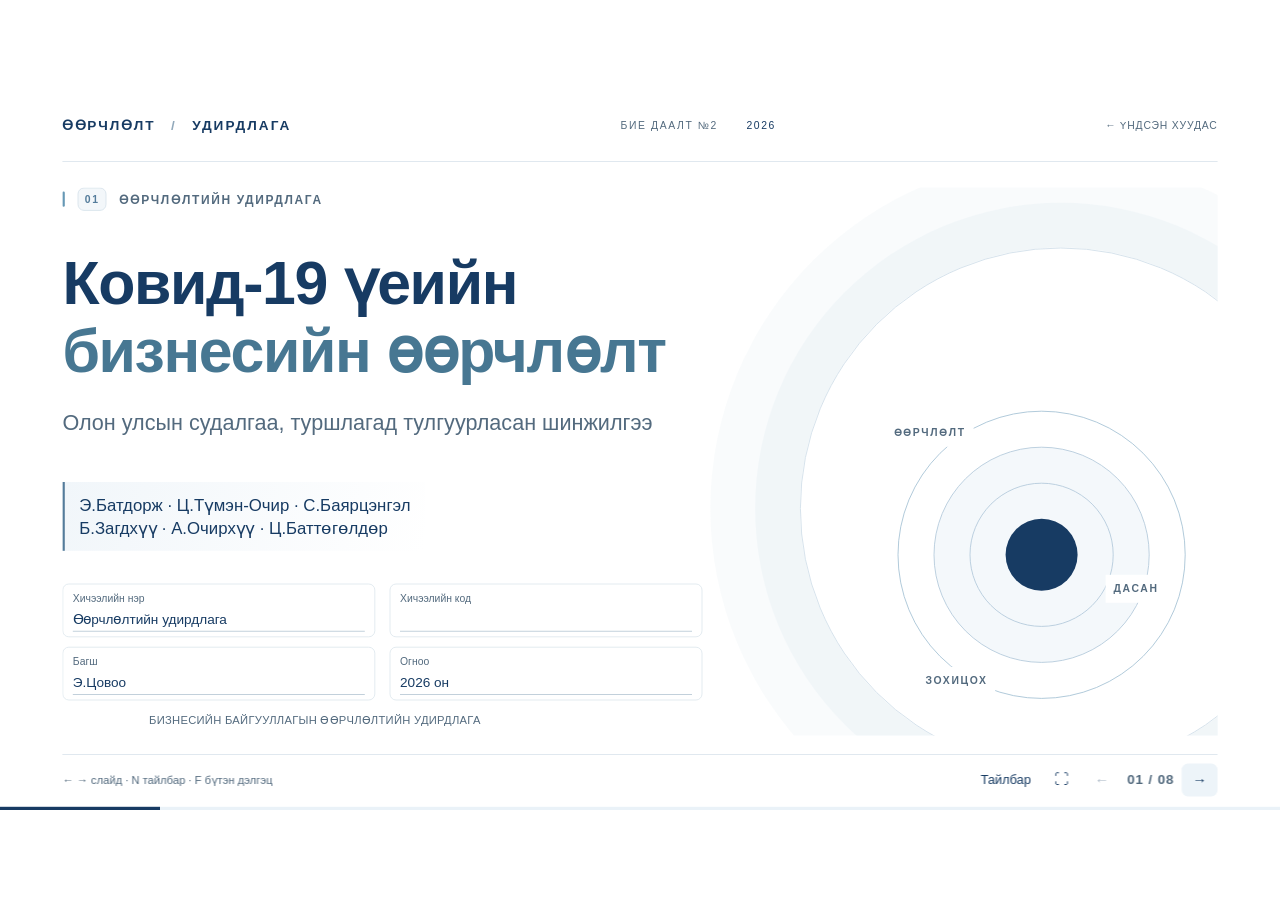
==== commit 544e478b: "Update covid19 slides and team distribution" ====
--- a/covid19/index.html
+++ b/covid19/index.html
@@ -347,16 +347,22 @@
     .sources a:hover { color: var(--navy); }
     .team-table {
       width: 100%;
+      table-layout: fixed;
       border-collapse: collapse;
       background: #fff;
       font-size: clamp(11px, 1.25cqw, 20px);
     }
+    .team-table th:first-child, .team-table td:first-child { width: 8%; }
+    .team-table th:nth-child(2), .team-table td:nth-child(2) { width: 22%; }
+    .team-table th:nth-child(3), .team-table td:nth-child(3) { width: 54%; }
+    .team-table th:last-child, .team-table td:last-child { width: 16%; }
     .team-table th, .team-table td {
       padding: 1.1cqw 1cqw;
       border-bottom: 1px solid var(--line);
       text-align: left;
       vertical-align: middle;
       line-height: 1.4;
+      overflow-wrap: anywhere;
     }
     .team-table th { background: var(--navy); color: #fff; font-weight: 700; }
     .team-table td:first-child, .team-table td:last-child { color: var(--blue); font-weight: 700; white-space: nowrap; }
@@ -653,6 +659,489 @@
       #stage .sources li { font-size: 13px; }
       #stage .sources a { overflow-wrap: anywhere; }
     }
+    @media screen and (max-width: 520px) {
+      #stage header { gap: 4px; }
+      #stage .brand { font-size: 10px; letter-spacing: .5px; }
+      #stage .covid-home-link { font-size: 9px; }
+      #stage footer.controls { justify-content: flex-end; }
+      #stage .hint { display: none; }
+      #stage .control-group { gap: 2px; }
+      #stage .controls button { min-width: 34px; min-height: 34px; padding: 4px; }
+      #stage #notes-button { font-size: 12px; }
+      #stage #counter { min-width: 46px; font-size: 11px; }
+      #stage .team-table { font-size: 10px; }
+      #stage .team-table th,
+      #stage .team-table td { padding: 7px 4px; }
+    }
+    @media screen and (min-width: 761px) {
+      #stage .references-slide {
+        display: flex;
+        flex-direction: column;
+        justify-content: center;
+        padding: 18px 0;
+      }
+      #stage .references-slide .eyebrow { margin-bottom: 20px; }
+      #stage .references-slide h1 {
+        max-width: 100%;
+        margin: 0 0 12px;
+        font-size: 68px;
+      }
+      #stage .references-intro {
+        margin-bottom: 24px;
+        color: var(--muted);
+        font-size: 22px;
+      }
+      #stage .references-slide .sources {
+        display: grid;
+        grid-template-columns: repeat(2, minmax(0, 1fr));
+        gap: 18px 22px;
+        padding: 0;
+        list-style: none;
+        counter-reset: reference;
+      }
+      #stage .references-slide .sources li {
+        position: relative;
+        display: flex;
+        min-width: 0;
+        min-height: 150px;
+        flex-direction: column;
+        align-items: flex-start;
+        gap: 8px;
+        padding: 20px 22px 18px 76px;
+        border: 1px solid #d5e1ea;
+        border-left: 4px solid #7898b0;
+        background: linear-gradient(135deg, #f8fafc, #eaf2f8);
+        box-shadow: 0 10px 24px #142f4b0c;
+        color: var(--ink);
+        font-size: 18px;
+        line-height: 1.4;
+        counter-increment: reference;
+      }
+      #stage .references-slide .sources li::before {
+        position: absolute;
+        top: 20px;
+        left: 20px;
+        display: grid;
+        width: 38px;
+        height: 38px;
+        place-items: center;
+        border-radius: 50%;
+        background: var(--navy);
+        color: #fff;
+        content: counter(reference, decimal-leading-zero);
+        font-size: 14px;
+        font-weight: 800;
+      }
+      #stage .references-slide .sources li:nth-child(2)::before { background: #527895; }
+      #stage .references-slide .sources li:nth-child(3)::before { background: #718b69; }
+      #stage .references-slide .sources li:nth-child(4)::before { background: #a5794d; }
+      #stage .references-slide .sources li > strong {
+        color: var(--navy);
+        font-size: 20px;
+      }
+      #stage .references-slide .sources li > i {
+        color: var(--muted);
+        font-size: 18px;
+      }
+      #stage .references-slide .sources li > a {
+        display: inline-flex;
+        margin-top: auto;
+        padding: 5px 10px;
+        border-radius: 4px;
+        background: #fff;
+        font-size: 15px;
+      }
+    }
+    @media screen and (max-width: 760px) {
+      #stage .references-slide { display: block; }
+      #stage .references-slide h1 { margin-bottom: 10px; }
+      #stage .references-intro { margin-bottom: 16px; font-size: 14px; }
+      #stage .references-slide .sources {
+        grid-template-columns: 1fr;
+        gap: 10px;
+        padding: 0;
+        list-style: none;
+        counter-reset: reference;
+      }
+      #stage .references-slide .sources li {
+        position: relative;
+        min-width: 0;
+        min-height: 0;
+        padding: 13px 14px 13px 56px;
+        border: 1px solid #d5e1ea;
+        border-left: 3px solid #7898b0;
+        background: linear-gradient(135deg, #f8fafc, #eaf2f8);
+        color: var(--ink);
+        font-size: 13px;
+        line-height: 1.4;
+        overflow-wrap: anywhere;
+        counter-increment: reference;
+      }
+      #stage .references-slide .sources li::before {
+        position: absolute;
+        top: 13px;
+        left: 12px;
+        display: grid;
+        width: 30px;
+        height: 30px;
+        place-items: center;
+        border-radius: 50%;
+        background: var(--navy);
+        color: #fff;
+        content: counter(reference, decimal-leading-zero);
+        font-size: 11px;
+        font-weight: 800;
+      }
+      #stage .references-slide .sources li > strong { color: var(--navy); font-size: 14px; }
+      #stage .references-slide .sources li > i { color: var(--muted); font-size: 13px; }
+      #stage .references-slide .sources li > a { display: inline-block; margin-top: 6px; }
+    }
+    @media screen and (min-width: 761px) {
+      #stage .eyebrow b,
+      #stage .eyebrow > span {
+        border: 1px solid #d5e1ea;
+        border-radius: 8px;
+        background: #f3f7fa;
+        color: var(--blue);
+        font-weight: 800;
+      }
+      #stage .cover .team {
+        display: inline-block;
+        padding: 14px 18px;
+        border-left: 3px solid var(--blue);
+        background: linear-gradient(110deg, #f1f6fa, #fff);
+      }
+      #stage .cover .fields { gap: 12px 18px; }
+      #stage .cover .fields label {
+        display: grid;
+        gap: 5px;
+        padding: 10px 12px 6px;
+        border: 1px solid #dce6ed;
+        border-radius: 8px;
+        background: #fff;
+        font-size: 13px;
+      }
+      #stage .cover .fields input { padding: 4px 0; }
+      #stage .goal-grid { gap: 30px; align-items: stretch; }
+      #stage .goal-grid > .lead {
+        display: flex;
+        min-height: 250px;
+        flex-direction: column;
+        justify-content: center;
+        padding: 32px;
+        border-radius: 14px;
+        background: linear-gradient(135deg, #142f4b, #315d7e);
+        box-shadow: 0 16px 32px #142f4b20;
+        color: #fff;
+        font-size: 27px;
+      }
+      #stage .goal-grid > .lead strong { color: #dce9f2; font-size: 18px; }
+      #stage .goal-list {
+        gap: 12px;
+        counter-reset: objective;
+      }
+      #stage .goal-list li {
+        min-height: 68px;
+        align-items: center;
+        gap: 14px;
+        padding: 12px 16px;
+        border: 1px solid #d8e3eb;
+        border-radius: 10px;
+        background: linear-gradient(135deg, #fff, #f0f5f8);
+        box-shadow: 0 8px 18px #142f4b0a;
+        font-size: 18px;
+        counter-increment: objective;
+      }
+      #stage .goal-list li::before {
+        display: grid;
+        width: 36px;
+        height: 36px;
+        flex: 0 0 36px;
+        place-items: center;
+        margin: 0;
+        border-radius: 50%;
+        background: var(--navy);
+        color: #fff;
+        content: counter(objective, decimal-leading-zero);
+        font-size: 13px;
+        font-weight: 800;
+      }
+      #stage .card,
+      #stage .change-step,
+      #stage .panel {
+        border: 1px solid #d5e1ea;
+        border-radius: 12px;
+        background: linear-gradient(135deg, #fff, #eaf2f8);
+        box-shadow: 0 10px 24px #142f4b10;
+      }
+      #stage .card { min-height: 220px; padding: 24px; }
+      #stage .card-number {
+        display: inline-block;
+        margin-bottom: 18px;
+        padding: 7px 10px;
+        border-radius: 20px;
+        background: #fff;
+        color: var(--blue);
+      }
+      #stage .card h2 { margin-bottom: 10px; font-size: 25px; }
+      #stage .card p { font-size: 18px; line-height: 1.5; }
+      #stage .callout {
+        padding: 16px 20px;
+        border-left: 4px solid #7898b0;
+        border-radius: 0 10px 10px 0;
+        background: linear-gradient(100deg, #eaf2f8, #f8fafc);
+        box-shadow: 0 8px 20px #142f4b08;
+        font-size: 18px;
+      }
+      #stage .change-step {
+        min-height: 230px;
+        padding: 24px;
+      }
+      #stage .change-step b {
+        display: inline-block;
+        margin-bottom: 28px;
+        padding: 7px 10px;
+        border-radius: 20px;
+        background: #fff;
+        color: var(--blue);
+      }
+      #stage .change-step strong { margin-bottom: 12px; font-size: 26px; }
+      #stage .change-step span { font-size: 18px; line-height: 1.5; }
+      #stage .change-step:not(:last-child)::after {
+        top: calc(50% - 18px);
+        right: -20px;
+        z-index: 2;
+        display: grid;
+        width: 36px;
+        height: 36px;
+        place-items: center;
+        border: 1px solid #d5e1ea;
+        border-radius: 50%;
+        background: #fff;
+        box-shadow: 0 4px 12px #142f4b14;
+        color: var(--navy);
+        font-size: 20px;
+      }
+      #stage #slide-5 .two-col > .panel {
+        padding: 28px;
+        background: linear-gradient(145deg, #f5f8fb, #fff);
+      }
+      #stage #slide-5 .two-col > .panel > h2 { font-size: 27px; }
+      #stage #slide-5 .two-col > .panel > p { font-size: 18px; }
+      #stage #slide-5 .kotter { gap: 16px; margin: 22px 0 0; }
+      #stage #slide-5 .kotter .panel {
+        min-height: 160px;
+        gap: 14px;
+        padding: 18px;
+        border-radius: 10px;
+        background: #fff;
+      }
+      #stage #slide-5 .kotter .num {
+        display: grid;
+        width: 42px;
+        height: 42px;
+        flex: 0 0 42px;
+        place-items: center;
+        border-radius: 50%;
+        background: var(--navy);
+        color: #fff;
+        font-size: 18px;
+      }
+      #stage #slide-5 .kotter h2 { font-size: 19px; }
+      #stage #slide-5 .kotter p { margin: 8px 0 0; font-size: 16px; line-height: 1.45; }
+      #stage .lesson {
+        padding: 20px 24px;
+        border: 0;
+        border-left: 5px solid #a5794d;
+        border-radius: 0 12px 12px 0;
+        background: linear-gradient(110deg, #142f4b, #315d7e);
+        box-shadow: 0 14px 28px #142f4b20;
+        color: #fff;
+        font-size: 23px;
+      }
+      #stage .conclusion { gap: 24px; }
+      #stage .conclusion > .lead {
+        padding: 26px;
+        border: 1px solid #d5e1ea;
+        border-radius: 12px;
+        background: linear-gradient(135deg, #f6f9fb, #eaf2f8);
+        box-shadow: 0 10px 24px #142f4b0b;
+        font-size: 22px;
+        line-height: 1.55;
+      }
+      #stage .conclusion ul { gap: 10px; counter-reset: takeaway; }
+      #stage .conclusion li {
+        display: flex;
+        min-height: 48px;
+        align-items: center;
+        gap: 12px;
+        padding: 10px 14px;
+        border: 1px solid #d8e3eb;
+        border-left: 3px solid #7898b0;
+        border-radius: 8px;
+        background: linear-gradient(110deg, #fff, #f0f5f8);
+        box-shadow: 0 6px 16px #142f4b08;
+        font-size: 17px;
+        counter-increment: takeaway;
+      }
+      #stage .conclusion li::before {
+        color: var(--blue);
+        content: counter(takeaway, decimal-leading-zero);
+        font-size: 13px;
+        font-weight: 800;
+      }
+      #stage .team-table {
+        border: 0;
+        border-collapse: separate;
+        border-spacing: 0 8px;
+      }
+      #stage .team-table th {
+        padding: 14px 16px;
+        border: 0;
+        background: var(--navy);
+        letter-spacing: .03em;
+      }
+      #stage .team-table th:first-child { border-radius: 9px 0 0 9px; }
+      #stage .team-table th:last-child { border-radius: 0 9px 9px 0; }
+      #stage .team-table td {
+        padding: 13px 16px;
+        border: 0;
+        background: linear-gradient(110deg, #f7fafc, #eaf2f8);
+        font-size: 17px;
+      }
+      #stage #slide-8 .team-table td { padding: 8px 16px; }
+      #stage .team-table tr td:first-child { border-radius: 9px 0 0 9px; }
+      #stage .team-table tr td:last-child {
+        border-radius: 0 9px 9px 0;
+        text-align: center;
+      }
+      #stage .team-number {
+        display: inline-grid;
+        width: 34px;
+        height: 34px;
+        place-items: center;
+        border-radius: 50%;
+        background: #fff;
+        color: var(--navy);
+        font-size: 13px;
+      }
+      #stage .participation {
+        display: inline-block;
+        padding: 6px 10px;
+        border-radius: 20px;
+        background: #fff;
+        color: var(--blue);
+        font-size: 14px;
+        font-weight: 800;
+      }
+    }
+    @media screen and (max-width: 760px) {
+      #stage .cover .team {
+        padding: 10px 12px;
+        border-left: 3px solid var(--blue);
+        background: #f3f7fa;
+      }
+      #stage .goal-grid > .lead {
+        padding: 18px;
+        border-radius: 10px;
+        background: linear-gradient(135deg, #142f4b, #315d7e);
+        color: #fff;
+        font-size: 16px;
+      }
+      #stage .goal-grid > .lead strong { color: #dce9f2; font-size: 14px; }
+      #stage .goal-list { counter-reset: objective; }
+      #stage .goal-list li {
+        min-height: 54px;
+        align-items: center;
+        padding: 10px;
+        border: 1px solid #d8e3eb;
+        border-radius: 8px;
+        background: #f4f8fa;
+        counter-increment: objective;
+      }
+      #stage .goal-list li::before {
+        display: grid;
+        width: 30px;
+        height: 30px;
+        flex: 0 0 30px;
+        place-items: center;
+        margin: 0;
+        border-radius: 50%;
+        background: var(--navy);
+        color: #fff;
+        content: counter(objective, decimal-leading-zero);
+        font-size: 11px;
+        font-weight: 800;
+      }
+      #stage .card,
+      #stage .change-step,
+      #stage .panel {
+        border: 1px solid #d5e1ea;
+        border-radius: 10px;
+        background: linear-gradient(135deg, #fff, #edf3f7);
+        box-shadow: 0 6px 16px #142f4b0c;
+      }
+      #stage .card-number,
+      #stage .change-step b {
+        display: inline-block;
+        width: fit-content;
+        padding: 5px 8px;
+        border-radius: 20px;
+        background: #fff;
+        color: var(--blue);
+      }
+      #stage .change-step:not(:last-child)::after { display: none; }
+      #stage #slide-5 .two-col > .panel { padding: 16px; }
+      #stage #slide-5 .kotter .panel { min-height: 0; padding: 12px; }
+      #stage .lesson {
+        border-left: 4px solid #a5794d;
+        border-radius: 0 8px 8px 0;
+        background: linear-gradient(110deg, #142f4b, #315d7e);
+        color: #fff;
+      }
+      #stage .conclusion > .lead {
+        padding: 16px;
+        border: 1px solid #d5e1ea;
+        border-radius: 9px;
+        background: #edf3f7;
+      }
+      #stage .conclusion li {
+        display: flex;
+        align-items: center;
+        gap: 8px;
+        border: 1px solid #d8e3eb;
+        border-left: 3px solid #7898b0;
+        border-radius: 7px;
+        background: #f4f8fa;
+      }
+      #stage .team-table {
+        border-collapse: separate;
+        border-spacing: 0 5px;
+      }
+      #stage .team-table th {
+        padding: 8px 5px;
+        border: 0;
+        letter-spacing: 0;
+      }
+      #stage .team-table th:first-child,
+      #stage .team-table td:first-child { width: 11%; text-align: center; }
+      #stage .team-table th:nth-child(2),
+      #stage .team-table td:nth-child(2) { width: 23%; }
+      #stage .team-table th:nth-child(3),
+      #stage .team-table td:nth-child(3) { width: 50%; }
+      #stage .team-table th:last-child,
+      #stage .team-table td:last-child { width: 16%; }
+      #stage .team-table td {
+        padding: 7px 4px;
+        border: 0;
+        background: #f0f5f8;
+        font-size: 10px;
+      }
+      #stage .team-table tr td:first-child { border-radius: 6px 0 0 6px; }
+      #stage .team-table tr td:last-child { border-radius: 0 6px 6px 0; text-align: center; }
+      #stage .team-number { width: 24px; height: 24px; font-size: 9px; }
+      #stage .participation { padding: 3px 4px; background: #fff; font-size: 9px; }
+    }
     @media print {
       #stage .slide[hidden] { display: flex !important; }
     }
@@ -666,7 +1155,7 @@
       <a class="covid-home-link" href="../index.html">← ҮНДСЭН ХУУДАС</a>
     </header>
     <div id="slides">
-      <section class="slide cover" id="slide-1" aria-label="1. Нүүр хуудас" data-speaker="Илтгэгч" data-time="0:00–0:20" data-note="Сайн байна уу эрхэм багш болон ангийн анд нар аа. Манай баг Ковид-19 цар тахлын үеийн бизнесийн байгууллагуудын өөрчлөлтийн удирдлагыг олон улсын судалгаа, туршлагад тулгуурлан авч үзлээ.">
+      <section class="slide cover" id="slide-1" aria-label="1. Нүүр хуудас" data-speaker="А.Очирхүү" data-time="0:00–0:20" data-note="Сайн байна уу эрхэм багш болон ангийн анд нар аа. Манай баг Ковид-19 цар тахлын үеийн бизнесийн байгууллагуудын өөрчлөлтийн удирдлагыг олон улсын судалгаа, туршлагад тулгуурлан авч үзлээ.">
         <p class="eyebrow"><span>01</span> ӨӨРЧЛӨЛТИЙН УДИРДЛАГА</p>
         <h1>Ковид-19 үеийн<br><em>бизнесийн өөрчлөлт</em></h1>
         <div class="body">
@@ -676,7 +1165,7 @@
             <div class="fields">
               <label>Хичээлийн нэр <input aria-label="Хичээлийн нэр" value="Өөрчлөлтийн удирдлага"></label>
               <label>Хичээлийн код <input aria-label="Хичээлийн код"></label>
-              <label>Багш <input aria-label="Багш" value="Э.Энхболд"></label>
+              <label>Багш <input aria-label="Багш" value="Э.Цовоо"></label>
               <label>Огноо <input aria-label="Огноо" value="2026 он"></label>
             </div>
           </div>
@@ -688,22 +1177,22 @@
         <p class="footnote">БИЗНЕСИЙН БАЙГУУЛЛАГЫН ӨӨРЧЛӨЛТИЙН УДИРДЛАГА</p>
       </section>
 
-      <section class="slide" id="slide-2" aria-label="2. Удиртгал ба зорилго" hidden data-speaker="Илтгэгч" data-time="0:20–1:00" data-note="Цар тахал бол зөвхөн эрүүл мэндийн хямрал бус, дэлхий даяарх бизнесийн орчныг үндсээр нь өөрчилсөн том сорилт байлаа. Байгууллагууд уламжлалт хэв маягаас татгалзаж, хурдтай дасан зохицох шаардлагатай болсон. Бид HBR, Gallup болон бусад судалгааны материалд тулгуурлан удирдлагын сорилт, хүний нөөц, стратеги, бүтэц зохион байгуулалтын өөрчлөлтийг судаллаа.">
-        <p class="eyebrow"><b>02</b> УДИРТГАЛ БА ЗОРИЛГО</p>
-        <h1>Хямрал дунд<br><em>хурдтай дасан зохицох нь</em></h1>
+      <section class="slide" id="slide-2" aria-label="2. Судалгааны зорилго" hidden data-speaker="Ц.Баттөгөлдөр" data-time="0:20–1:00" data-note="Судалгааны асуулт бол Ковид-19 цар тахлын үед бизнесийн байгууллагууд өөрчлөлтийн удирдлагыг хэрхэн хэрэгжүүлсэн бэ гэсэн асуудал юм. Бид цар тахлын үеийн менежментийн сорилтыг тодорхойлж, хүний нөөц, стратеги, бүтэц зохион байгуулалт, багийн удирдлагад гарсан өөрчлөлтийг олон улсын эх сурвалжид тулгуурлан судлах зорилго тавьсан.">
+        <p class="eyebrow"><b>02</b> СУДАЛГААНЫ ЗОРИЛГО</p>
+        <h1>Бид юуг<br><em>судлахаар зорив?</em></h1>
         <div class="goal-grid">
-          <p class="lead">Цар тахал бизнесийн орчныг үндсээр нь өөрчилж, менежментийн хуучин хэв маягийг сорьсон.</p>
+          <p class="lead"><strong>Судалгааны асуулт:</strong><br>Ковид-19 цар тахлын үед бизнесийн байгууллагууд өөрчлөлтийн удирдлагыг хэрхэн хэрэгжүүлсэн бэ?</p>
           <ul class="goal-list">
-            <li>Цар тахлын үеийн менежментийн сорилтыг тодорхойлох.</li>
-            <li>Хүний нөөц, стратеги, бүтэц зохион байгуулалтын өөрчлөлтийг судлах.</li>
-            <li>HBR, Gallup болон олон улсын судалгааны байгууллагын материалд тулгуурлах.</li>
+            <li>Цар тахлын үеийн менежментийн гол сорилтыг тодорхойлох.</li>
+            <li>Хүний нөөц, стратеги, бүтэц, багийн удирдлагын өөрчлөлтийг судлах.</li>
+            <li>Олон улсын судалгаа, нийтлэлд тулгуурлан байгууллагын хариу арга хэмжээг шинжлэх.</li>
           </ul>
         </div>
-        <p class="footnote">СУДАЛГААНЫ ЗОРИЛГО · ХҮНИЙ НӨӨЦ · СТРАТЕГИ · БҮТЭЦ</p>
+        <p class="footnote">СУДАЛГААНЫ АСУУЛТ → СОРИЛТЫГ ТОДОРХОЙЛОХ → ӨӨРЧЛӨЛТИЙГ ШИНЖЛЭХ</p>
       </section>
 
-      <section class="slide" id="slide-3" aria-label="3. Гол сорилтууд" hidden data-speaker="Илтгэгч" data-time="1:00–1:45" data-note="Энэ үед гурван том сорилт тулгарсан. Нэгдүгээрт, гэнэтийн өөрчлөлт, нийлүүлэлтийн сүлжээний тасалдалтай холбоотой тодорхой бус байдал. Хоёрдугаарт, зайнаас ажиллахад гэнэт шилжсэнээр үүссэн стресс, ачаалал, шаталт. Гуравдугаарт, дижитал дэд бүтцээ маш богино хугацаанд шинэчлэх хэрэгцээ. HBR болон Gallup-ын материалд хямралын үед ажилтнуудын сэтгэл зүйн аюулгүй байдал, уян хатан байдлыг чухалчилсныг онцолдог.">
-        <p class="eyebrow"><b>03</b> ЦАР ТАХЛЫН ҮЕИЙН СОРИЛТ</p>
+      <section class="slide" id="slide-3" aria-label="3. Гол сорилтууд" hidden data-speaker="С.Баярцэнгэл" data-time="1:00–1:45" data-note="Энэ үед гурван том сорилт тулгарсан. Нэгдүгээрт, гэнэтийн өөрчлөлт, нийлүүлэлтийн сүлжээний тасалдалтай холбоотой тодорхой бус байдал. Хоёрдугаарт, зайнаас ажиллахад гэнэт шилжсэнээр үүссэн стресс, ачаалал, шаталт. Гуравдугаарт, дижитал дэд бүтцээ маш богино хугацаанд шинэчлэх хэрэгцээ. HBR болон Gallup-ын материалд хямралын үед ажилтнуудын сэтгэл зүйн аюулгүй байдал, уян хатан байдлыг чухалчилсныг онцолдог.">
+        <p class="eyebrow"><b>03</b> СУДАЛГАА · ЦАР ТАХЛЫН СОРИЛТ</p>
         <h1>Байгууллагын өмнө тулгарсан<br><em>гурван сорилт</em></h1>
         <div class="cards">
           <article class="card">
@@ -726,8 +1215,8 @@
         <p class="footnote">ЭХ СУРВАЛЖ: HARVARD BUSINESS REVIEW · GALLUP</p>
       </section>
 
-      <section class="slide" id="slide-4" aria-label="4. Өөрчлөлтийн үндсэн чиглэлүүд" hidden data-speaker="Илтгэгч" data-time="1:45–2:30" data-note="Байгууллагууд гурван үндсэн чиглэлээр өөрчлөлт хийсэн. Нэгдүгээрт, зайнаас болон хосолсон ажилд шилжиж, хатуу хяналтаас илүү итгэлцэлд суурилсан нөхцөл байдлын удирдлага хэрэгжүүлсэн. Хоёрдугаарт, шийдвэр гаргах шат дамжлагыг богиносгож, үндсэн чадамж болон зардлын оновчлолд төвлөрсөн. Гуравдугаарт, үүлэн технологи, Zoom, Microsoft Teams, Slack болон автоматжуулалтыг шуурхай нэвтрүүлсэн.">
-        <p class="eyebrow"><b>04</b> ӨӨРЧЛӨЛТИЙН ҮНДСЭН ЧИГЛЭЛ</p>
+      <section class="slide" id="slide-4" aria-label="4. Өөрчлөлтийн үндсэн чиглэлүүд" hidden data-speaker="С.Баярцэнгэл · Ц.Түмэн-Очир" data-time="1:45–2:30" data-note="Байгууллагууд гурван үндсэн чиглэлээр өөрчлөлт хийсэн. Нэгдүгээрт, зайнаас болон хосолсон ажилд шилжиж, хатуу хяналтаас илүү итгэлцэлд суурилсан нөхцөл байдлын удирдлага хэрэгжүүлсэн. Хоёрдугаарт, шийдвэр гаргах шат дамжлагыг богиносгож, үндсэн чадамж болон зардлын оновчлолд төвлөрсөн. Гуравдугаарт, үүлэн технологи, Zoom, Microsoft Teams, Slack болон автоматжуулалтыг шуурхай нэвтрүүлсэн.">
+        <p class="eyebrow"><b>04</b> СУДАЛГАА · БАЙГУУЛЛАГЫН ӨӨРЧЛӨЛТ</p>
         <h1>Хүн · бүтэц · <em>технологи</em></h1>
         <div class="change-flow">
           <article class="change-step">
@@ -750,8 +1239,8 @@
         <p class="footnote">HR &amp; EMPLOYEE BEHAVIOR · STRATEGY · DIGITAL TRANSFORMATION</p>
       </section>
 
-      <section class="slide" id="slide-5" aria-label="5. Удирдлагын арга, загварууд" hidden data-speaker="Илтгэгч" data-time="2:30–4:30" data-note="Бид Коттерийн өөрчлөлтийн загвар болон Gallup-ын ажилтны оролцооны стратегийг авч үзлээ. Коттерийн хүрээнд өөрчлөлтийн яаралтай хэрэгцээг ойлгуулах, тодорхой алсын харааг тууштай түгээх нь чухал. Цар тахлыг зөвхөн аюул гэж харалгүй шинэ санаа, инновацийн боломж гэж үзсэн байгууллагууд хурдацтай өөрчлөгдөж чадсан. Мөн удирдлагууд ил тод, тогтмол харилцаж, ажилтнуудын санал хүсэлтийг сонсож, эргэх холбоо болон сэтгэл зүйн дэмжлэг үзүүлэх нь оролцоог бэхжүүлсэн.">
-        <p class="eyebrow"><b>05</b> УДИРДЛАГЫН АРГА БА ЗАГВАР</p>
+      <section class="slide" id="slide-5" aria-label="5. Удирдлагын арга, загварууд" hidden data-speaker="Б.Загдхүү" data-time="2:30–4:30" data-note="Бид Коттерийн өөрчлөлтийн загвар болон Gallup-ын ажилтны оролцооны стратегийг авч үзлээ. Коттерийн хүрээнд өөрчлөлтийн яаралтай хэрэгцээг ойлгуулах, тодорхой алсын харааг тууштай түгээх нь чухал. Цар тахлыг зөвхөн аюул гэж харалгүй шинэ санаа, инновацийн боломж гэж үзсэн байгууллагууд хурдацтай өөрчлөгдөж чадсан. Мөн удирдлагууд ил тод, тогтмол харилцаж, ажилтнуудын санал хүсэлтийг сонсож, эргэх холбоо болон сэтгэл зүйн дэмжлэг үзүүлэх нь оролцоог бэхжүүлсэн.">
+        <p class="eyebrow"><b>05</b> СУДАЛГАА · УДИРДЛАГЫН ЗАГВАР</p>
         <h1>Өөрчлөлтийг зорилготой<br><em>удирдах нь</em></h1>
         <div class="two-col">
           <article class="panel">
@@ -778,56 +1267,52 @@
         <p class="footnote">JOHN KOTTER · GALLUP WORKPLACE · АЖИЛТНЫ ОРОЛЦОО</p>
       </section>
 
-      <section class="slide" id="slide-6" aria-label="6. Үр дүн, сургамж ба дүгнэлт" hidden data-speaker="Илтгэгч" data-time="4:30–6:00" data-note="Эцэст нь, цар тахал байгууллагуудад зөвхөн өөрчлөлтөд бэлэн байх бус, шинэ боломжийг идэвхтэй эрэлхийлдэг соёл хэрэгтэйг санууллаа. Энэ хямрал хэдий хүнд сорилт байсан ч дижитал ур чадвар, уян хатан байдал, хүнийг төвд тавьсан удирдлагыг хэдэн жилийн өмнө урагшлуулсан. Мөн удирдагчдаас ухаалаг харилцаа, сэтгэл хөдлөлийн чадамж буюу EQ шаардагддагийг тод харууллаа.">
-        <p class="eyebrow"><b>06</b> ҮР ДҮН · СУРГАМЖ · ДҮГНЭЛТ</p>
-        <h1>Change-ready-гээс<br><em>Change-seeking соёл руу</em></h1>
-        <div class="lesson">Өөрчлөлтөд бэлэн байхаас гадна өөрчлөлт, шинэ боломжийг идэвхтэй эрэлхийлдэг байх хэрэгтэй.</div>
+      <section class="slide" id="slide-6" aria-label="6. Зорилготой холбосон дүгнэлт" hidden data-speaker="Ц.Баттөгөлдөр" data-time="4:30–6:00" data-note="Дүгнэлтээр зорилгодоо хүрсэн эсэхээ шалгавал тийм. Бид цар тахлын үеийн тодорхой бус байдал, ажилтны сэтгэл зүй, технологийн хоцрогдол зэрэг сорилтыг тодорхойлж, хүний нөөц, стратеги, бүтэц, дижитал шилжилтийн хариу арга хэмжээг судалсан. Судалгаанаас байгууллага өөрчлөлтөд бэлэн байхаас гадна шинэ боломжийг идэвхтэй эрэлхийлэх соёлтой байх нь чухал гэсэн дүгнэлтэд хүрлээ.">
+        <p class="eyebrow"><b>06</b> ЗОРИЛГОТОЙ ХОЛБОСОН ДҮГНЭЛТ</p>
+        <h1>Зорилгодоо<br><em>хүрсэн үү?</em></h1>
+        <div class="lesson">Тийм. Цар тахлын гол сорилтыг тодорхойлж, байгууллагын хүний нөөц, стратеги, бүтэц, дижитал өөрчлөлтийн хариу арга хэмжээг шинжиллээ.</div>
         <div class="conclusion">
-          <p class="lead">Ковид-19 нь дижитал ур чадвар, байгууллагын уян хатан байдал, хүнийг төвд тавьсан удирдлагын соёлыг эрчимжүүлэв.</p>
+          <p class="lead">Судалгааны зорилго биелсэн: олон улсын эх сурвалжид тулгуурлан менежментийн сорилт, хэрэгжүүлсэн өөрчлөлтийн үндсэн чиглэлүүдийг нэгтгэв.</p>
           <ul>
-            <li>Ухаалаг, тогтмол харилцаа</li>
-            <li>Ажилтны хэрэгцээ, сэтгэл зүйг ойлгох</li>
-            <li>Уян хатан бүтэц ба шийдвэр</li>
-            <li>Удирдагчийн сэтгэл хөдлөлийн чадамж (EQ)</li>
+            <li>Хүнийг төвд тавьсан, уян хатан удирдлага</li>
+            <li>Шуурхай шийдвэр ба дижитал шилжилт</li>
+            <li>Ил тод харилцаа, ажилтны оролцоо</li>
+            <li>Өөрчлөлт эрэлхийлдэг соёл</li>
           </ul>
         </div>
-        <p class="footnote">ГОЛ СУРГАМЖ: БАЙНГА СУРАЛЦАЖ, ДАСАН ЗОХИЦОХ СОЁЛ</p>
+        <p class="footnote">ДҮГНЭЛТ: ӨӨРЧЛӨЛТӨД БЭЛЭН БАЙХААС ГАДНА ШИНЭ БОЛОМЖИЙГ ЭРЭЛХИЙЛЭХ</p>
       </section>
 
-      <section class="slide" id="slide-7" aria-label="7. Багийн ажлын хуваарилалт" hidden data-speaker="Илтгэгч" data-time="6:00–6:30" data-note="Багийн гишүүдийн ажлын хуваарилалтыг харууллаа.">
-        <p class="eyebrow"><b>07</b> БАГИЙН АЖЛЫН ХУВААРИЛАЛТ</p>
+      <section class="slide references-slide" id="slide-7" aria-label="7. Ашигласан эх сурвалж, холбоосууд" hidden data-speaker="Э.Батдорж" data-time="6:00–6:30" data-note="Дээрх судалгаанд ашигласан эх сурвалжуудыг дугаарлан жагсаалаа. HBR болон Gallup-ийн материалын хамт судалгааны сангаас олдсон манлайлал, менежментийн судалгааг ашиглав.">
+        <p class="eyebrow"><b>07</b> АШИГЛАСАН ЭХ СУРВАЛЖ</p>
+        <h1>Эх сурвалж ба <em>холбоосууд</em></h1>
+        <p class="references-intro">Судалгаанд ашигласан олон улсын эх сурвалжууд</p>
+        <ol class="references sources">
+          <li><strong>Harvard Business Review.</strong> <i>Readiness Reimagined: How to Build a Change-Seeking Culture.</i> <a href="https://hbr.org/search?term=Readiness%20Reimagined%20How%20to%20Build%20a%20Change-Seeking%20Culture" target="_blank" rel="noopener noreferrer">hbr.org ↗</a></li>
+          <li><strong>Gallup Workplace.</strong> <i>Leading the Post-Pandemic Workplace &amp; Employee Engagement Strategies.</i> <a href="https://www.gallup.com/workplace/" target="_blank" rel="noopener noreferrer">gallup.com/workplace ↗</a></li>
+          <li><strong>PubMed.</strong> <i>Transformational Leadership During the COVID-19 Pandemic</i> сэдвийн судалгааны хайлт. <a href="https://pubmed.ncbi.nlm.nih.gov/?term=transformational+leadership+COVID-19+pandemic" target="_blank" rel="noopener noreferrer">PubMed ↗</a></li>
+          <li><strong>ScienceDirect.</strong> <i>The Effect of COVID-19 on Managerial Leadership Style</i> сэдвийн судалгааны хайлт. <a href="https://www.sciencedirect.com/search?qs=The%20effect%20of%20COVID-19%20on%20managerial%20leadership%20style" target="_blank" rel="noopener noreferrer">ScienceDirect ↗</a></li>
+        </ol>
+        <p class="footnote">ЭХ СУРВАЛЖИЙГ ДУГААРЛАН ЖАГСААВ · ХОЛБООС ДЭЭР ДАРЖ ҮЗНЭ ҮҮ</p>
+      </section>
+
+      <section class="slide" id="slide-8" aria-label="8. Багийн ажлын хуваарилалт" hidden data-speaker="А.Очирхүү" data-time="6:30–7:00" data-note="Илтгэлийн төгсгөлд багийн ажлын хуваарилалтыг тайлагналаа. Бүх гишүүн өөр өөр хэсгийг хариуцан нэгтгэж ажилласан. Анхаарал хандуулсанд баярлалаа.">
+        <p class="eyebrow"><b>08</b> БАГИЙН АЖЛЫН ХУВААРИЛАЛТ</p>
         <h1>Хамтын ажиллагаа,<br><em>нийтлэг үр дүн</em></h1>
         <table class="team-table">
           <thead>
             <tr><th>Д/д</th><th>Оюутны нэр</th><th>Гүйцэтгэсэн үүрэг, ажлын хэсэг</th><th>Оролцоо</th></tr>
           </thead>
           <tbody>
-            <tr><td>01</td><td>[Гишүүн 1-ийн нэр]</td><td>Гадаад болон HBR судалгааны материал цуглуулах, онолын хэсэг</td><td>100%</td></tr>
-            <tr><td>02</td><td>[Гишүүн 2-ийн нэр]</td><td>Ковид-19 үеийн хүний нөөц ба зан төлөвийн шинжилгээ</td><td>100%</td></tr>
-            <tr><td>03</td><td>[Гишүүн 3-ийн нэр]</td><td>Презентацийн дизайн, слайд зохион байгуулалт (MS PowerPoint)</td><td>100%</td></tr>
-            <tr><td>04</td><td>Ц.Түмэн-Очир</td><td>Ерөнхий нэгтгэл, стратеги ба дижитал шилжилт, танилцуулга</td><td>100%</td></tr>
+            <tr><td><span class="team-number">01</span></td><td>Э.Батдорж</td><td>Олон улсын болон HBR-ийн эх сурвалж цуглуулах, мэдээлэл нягтлах (слайд 7)</td><td><span class="participation">100%</span></td></tr>
+            <tr><td><span class="team-number">02</span></td><td>С.Баярцэнгэл</td><td>Хүний нөөц, ажилтны зан төлөв, зайны ажлын шинжилгээ (слайд 3, 4-ийн HR хэсэг)</td><td><span class="participation">100%</span></td></tr>
+            <tr><td><span class="team-number">03</span></td><td>А.Очирхүү</td><td>Презентацийн дизайн, слайдын зохион байгуулалт, нээлт ба багийн танилцуулга (слайд 1, 8)</td><td><span class="participation">100%</span></td></tr>
+            <tr><td><span class="team-number">04</span></td><td>Ц.Түмэн-Очир</td><td>Стратеги, бүтэц ба дижитал шилжилтийн хэсэг, ерөнхий нэгтгэл (слайд 4)</td><td><span class="participation">100%</span></td></tr>
+            <tr><td><span class="team-number">05</span></td><td>Б.Загдхүү</td><td>Коттерийн өөрчлөлтийн загвар, Gallup-ын ажилтны оролцооны хэсэг (слайд 5)</td><td><span class="participation">100%</span></td></tr>
+            <tr><td><span class="team-number">06</span></td><td>Ц.Баттөгөлдөр</td><td>Судалгааны зорилго, гол сургамж ба дүгнэлт, 7 минутын ярианы тэмдэглэл (слайд 2, 6)</td><td><span class="participation">100%</span></td></tr>
           </tbody>
         </table>
         <p class="footnote">АНХААРАЛ ХАНДУУЛСАНД БАЯРЛАЛАА · АСУУЛТ БАЙНА УУ?</p>
-      </section>
-
-      <section class="slide references-slide" id="slide-8" aria-label="8. Ашигласан эх сурвалж, холбоосууд" hidden data-speaker="Илтгэгч" data-time="6:30–7:00" data-note="COVID-19 илтгэл болон үндсэн танилцуулгад ашигласан бүх эх сурвалжийн холбоосыг энд нэгтгэлээ.">
-        <p class="eyebrow"><span>08</span> АШИГЛАСАН ЭХ СУРВАЛЖ / ХОЛБООСУУД</p>
-        <h1>Эх сурвалж ба <em>холбоосууд</em></h1>
-        <ol class="references sources">
-          <li><strong>Harvard Business Review.</strong> <i>Readiness Reimagined: How to Build a Change-Seeking Culture.</i> <a href="https://hbr.org/search?term=Readiness%20Reimagined%20How%20to%20Build%20a%20Change-Seeking%20Culture" target="_blank" rel="noopener noreferrer">hbr.org ↗</a></li>
-          <li><strong>Gallup Workplace.</strong> <i>Leading the Post-Pandemic Workplace &amp; Employee Engagement Strategies.</i> <a href="https://www.gallup.com/workplace/" target="_blank" rel="noopener noreferrer">gallup.com/workplace ↗</a></li>
-          <li><strong>PubMed.</strong> <i>Transformational Leadership During the COVID-19 Pandemic.</i> <a href="https://pubmed.ncbi.nlm.nih.gov/?term=transformational+leadership+COVID-19+pandemic" target="_blank" rel="noopener noreferrer">PubMed хайлт ↗</a></li>
-          <li><strong>ScienceDirect.</strong> <i>The Effect of COVID-19 on Managerial Leadership Style.</i> <a href="https://www.sciencedirect.com/search?qs=The%20effect%20of%20COVID-19%20on%20managerial%20leadership%20style" target="_blank" rel="noopener noreferrer">ScienceDirect хайлт ↗</a></li>
-          <li>Herzberg et al. (1959). <i>The Motivation to Work.</i> <a href="https://find.library.upenn.edu/catalog/9931926443503681" target="_blank" rel="noopener noreferrer">Номын бүртгэл ↗</a></li>
-          <li>Judge et al. (2001). <i>The Job Satisfaction–Job Performance Relationship.</i> <a href="https://doi.org/10.1037/0033-2909.127.3.376" target="_blank" rel="noopener noreferrer">doi:10.1037/0033-2909.127.3.376 ↗</a></li>
-          <li>Locke &amp; Latham (2002). <i>Goal Setting and Task Motivation.</i> <a href="https://doi.org/10.1037/0003-066X.57.9.705" target="_blank" rel="noopener noreferrer">doi:10.1037/0003-066X.57.9.705 ↗</a></li>
-          <li>Gagné &amp; Deci (2005). <i>Self-Determination Theory and Work Motivation.</i> <a href="https://doi.org/10.1002/job.322" target="_blank" rel="noopener noreferrer">doi:10.1002/job.322 ↗</a></li>
-          <li>Amabile &amp; Kramer (2011). <i>The Power of Small Wins.</i> <a href="https://hbr.org/2011/05/the-power-of-small-wins" target="_blank" rel="noopener noreferrer">HBR нийтлэл ↗</a></li>
-          <li>Bloom et al. (2015). <i>Does Working from Home Work?</i> <a href="https://doi.org/10.1093/qje/qju032" target="_blank" rel="noopener noreferrer">doi:10.1093/qje/qju032 ↗</a></li>
-          <li>Grant (2008). <i>The Significance of Task Significance.</i> <a href="https://doi.org/10.1037/0021-9010.93.1.108" target="_blank" rel="noopener noreferrer">doi:10.1037/0021-9010.93.1.108 ↗</a></li>
-        </ol>
-        <p class="footnote">ЭХ СУРВАЛЖИЙН НЭР ДЭЭР ДАРЖ ҮНДСЭН ХОЛБООСЫГ НЭЭНЭ</p>
       </section>
     </div>
     <footer class="controls">
@@ -872,6 +1357,8 @@
         current = Math.max(0, Math.min(slides.length - 1, index));
         slides.forEach((slide, i) => { slide.hidden = i !== current; });
         const slide = slides[current];
+        document.querySelector("#prev").setAttribute("aria-controls", slide.id);
+        document.querySelector("#next").setAttribute("aria-controls", slide.id);
         counter.textContent = `${String(current + 1).padStart(2, "0")} / ${String(slides.length).padStart(2, "0")}`;
         progress.style.width = `${((current + 1) / slides.length) * 100}%`;
         document.querySelector("#prev").disabled = current === 0;
@@ -907,15 +1394,21 @@
           return;
         }
         if (event.altKey || event.ctrlKey || event.metaKey) return;
-        if (["ArrowRight", "PageDown", " "].includes(event.key)) {
+        const target = event.target;
+        if (target instanceof Element && target.closest("input, textarea, select, [contenteditable='true']")) return;
+        if (event.key === " " && target instanceof Element && target.closest("button, a")) return;
+        const isMobile = matchMedia("(max-width: 760px)").matches;
+        if (event.key === "ArrowRight" || (!isMobile && event.key === "PageDown") || event.key === " ") {
           event.preventDefault();
           show(current + 1);
-        } else if (["ArrowLeft", "PageUp"].includes(event.key)) {
+        } else if (event.key === "ArrowLeft" || (!isMobile && event.key === "PageUp")) {
           event.preventDefault();
           show(current - 1);
         } else if (event.key === "Home") {
+          event.preventDefault();
           show(0);
         } else if (event.key === "End") {
+          event.preventDefault();
           show(slides.length - 1);
         } else if (event.key.toLowerCase() === "n") {
           openNotes();
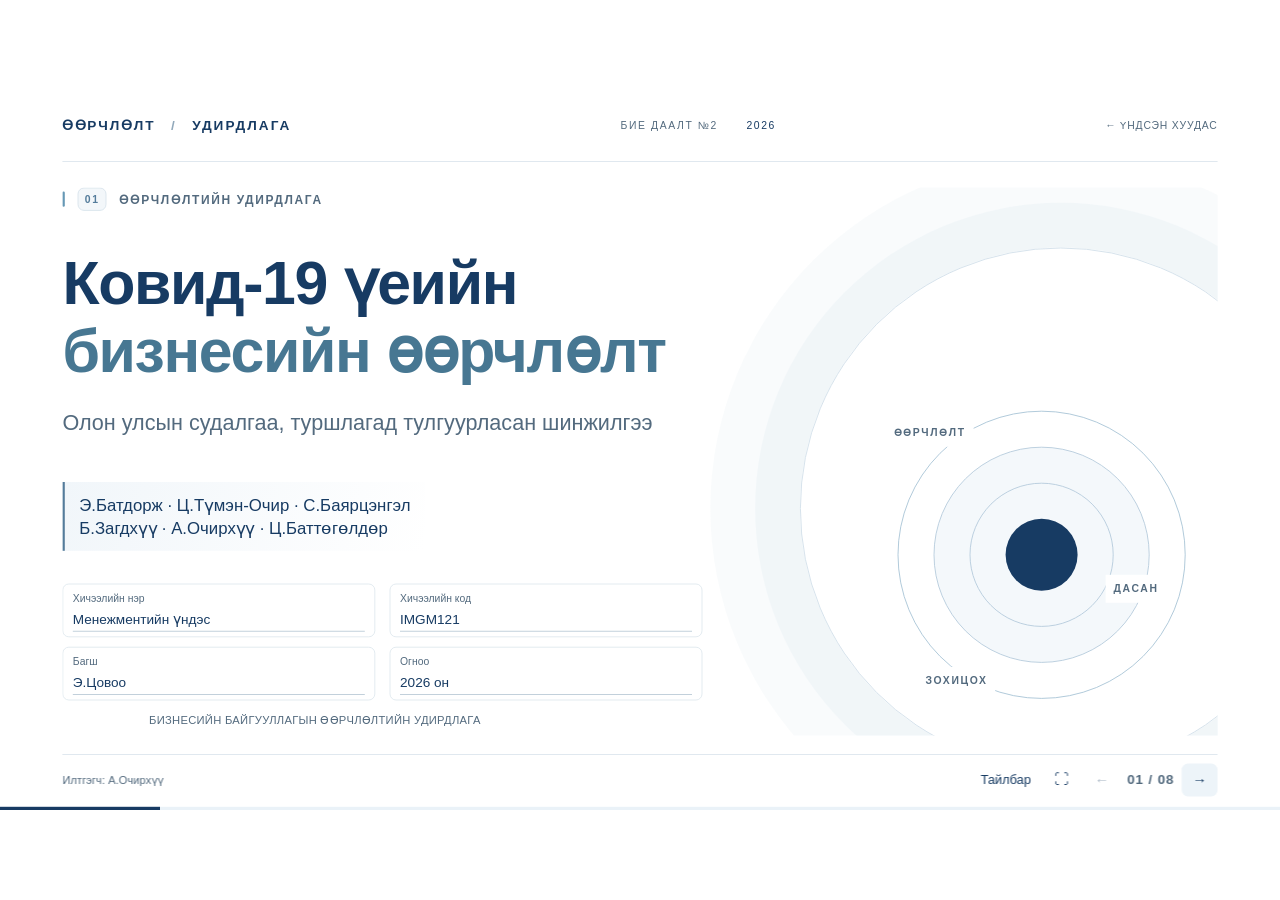
==== commit 6e37dc25: "Update covid19 slides and team distribution" ====
--- a/covid19/index.html
+++ b/covid19/index.html
@@ -1163,8 +1163,8 @@
           <div class="cover-bottom">
             <p class="team">Э.Батдорж · Ц.Түмэн-Очир · С.Баярцэнгэл<br>Б.Загдхүү · А.Очирхүү · Ц.Баттөгөлдөр</p>
             <div class="fields">
-              <label>Хичээлийн нэр <input aria-label="Хичээлийн нэр" value="Өөрчлөлтийн удирдлага"></label>
-              <label>Хичээлийн код <input aria-label="Хичээлийн код"></label>
+              <label>Хичээлийн нэр <input aria-label="Хичээлийн нэр" value="Менежментийн үндэс"></label>
+              <label>Хичээлийн код <input aria-label="Хичээлийн код" value="IMGM121"></label>
               <label>Багш <input aria-label="Багш" value="Э.Цовоо"></label>
               <label>Огноо <input aria-label="Огноо" value="2026 он"></label>
             </div>
@@ -1316,7 +1316,7 @@
       </section>
     </div>
     <footer class="controls">
-      <span class="hint">← → слайд · N тайлбар · F бүтэн дэлгэц</span>
+      <span class="hint" id="speaker-hint">Илтгэгч: А.Очирхүү</span>
       <div class="control-group">
         <button id="notes-button" type="button" aria-label="Илтгэгчийн тэмдэглэл" title="Илтгэгчийн тэмдэглэл (N)">Тайлбар</button>
         <button id="fullscreen" type="button" aria-label="Бүтэн дэлгэц" title="Бүтэн дэлгэц (F)">⛶</button>
@@ -1357,6 +1357,7 @@
         current = Math.max(0, Math.min(slides.length - 1, index));
         slides.forEach((slide, i) => { slide.hidden = i !== current; });
         const slide = slides[current];
+        document.querySelector("#speaker-hint").textContent = `Илтгэгч: ${slide.dataset.speaker}`;
         document.querySelector("#prev").setAttribute("aria-controls", slide.id);
         document.querySelector("#next").setAttribute("aria-controls", slide.id);
         counter.textContent = `${String(current + 1).padStart(2, "0")} / ${String(slides.length).padStart(2, "0")}`;
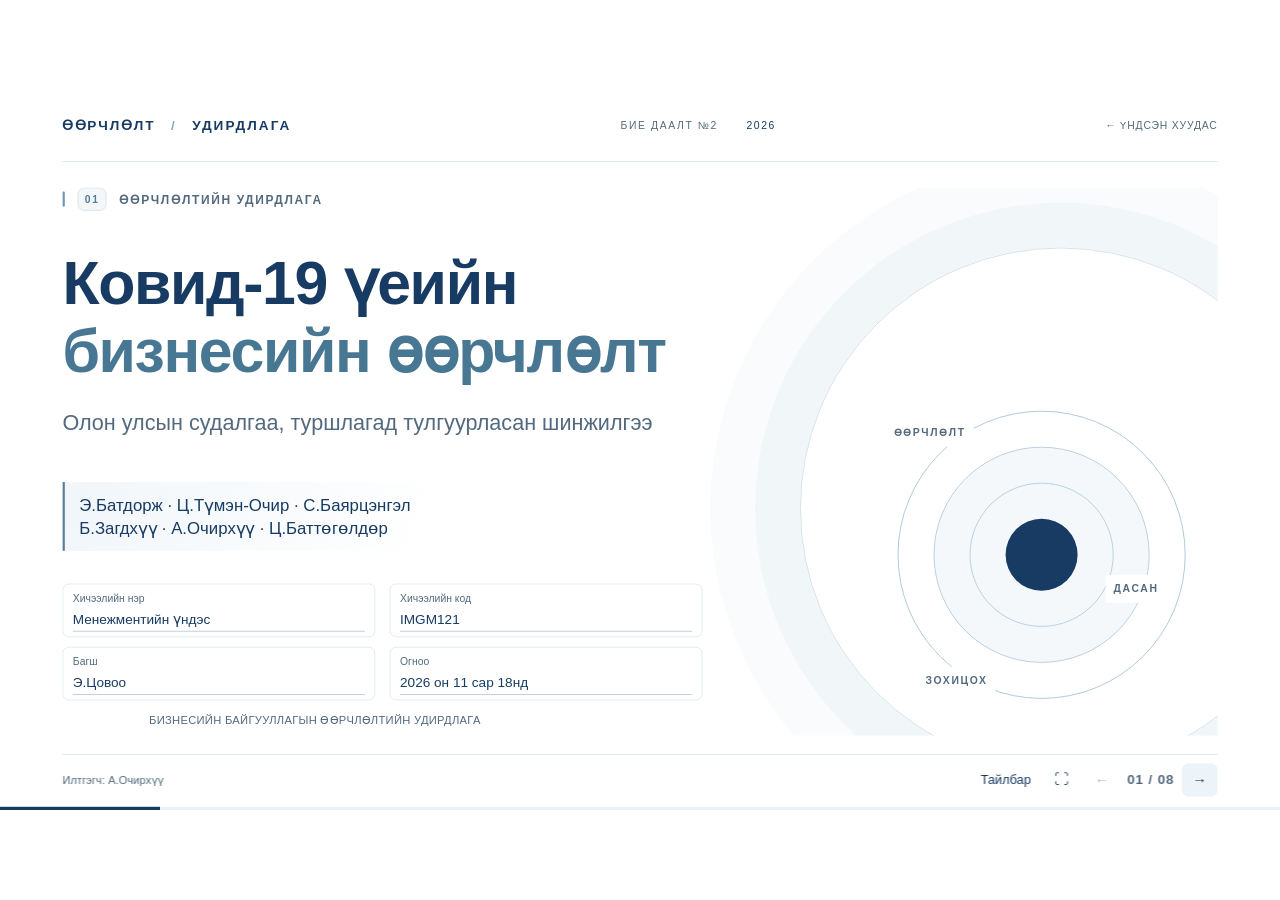
==== commit 77c8776c: "Update covid19 slides and team distribution" ====
--- a/covid19/index.html
+++ b/covid19/index.html
@@ -421,6 +421,29 @@
     dialog .note-meta { color: var(--muted); font-size: 14px; }
     #close-notes { float: right; border: 0; background: transparent; color: var(--muted); font-size: 25px; cursor: pointer; }
     @keyframes arrive { from { opacity: .45; transform: translateX(10px); } to { opacity: 1; transform: translateX(0); } }
+    @keyframes slide-in-forward {
+      from { opacity: 0; transform: translateX(38px) scale(.992); }
+      to { opacity: 1; transform: translateX(0) scale(1); }
+    }
+    @keyframes slide-in-backward {
+      from { opacity: 0; transform: translateX(-38px) scale(.992); }
+      to { opacity: 1; transform: translateX(0) scale(1); }
+    }
+    @keyframes item-in {
+      from { opacity: 0; transform: translateY(18px); }
+      to { opacity: 1; transform: translateY(0); }
+    }
+    .slide.enter-forward { animation: slide-in-forward .42s cubic-bezier(.22, .75, .26, 1) both; }
+    .slide.enter-backward { animation: slide-in-backward .42s cubic-bezier(.22, .75, .26, 1) both; }
+    .slide.enter-forward > *,
+    .slide.enter-backward > * {
+      animation: item-in .38s cubic-bezier(.22, .75, .26, 1) both;
+      animation-delay: calc(.06s + var(--item-order, 0) * .055s);
+    }
+    .slide.enter-forward > .footnote,
+    .slide.enter-backward > .footnote {
+      animation-delay: .28s;
+    }
     @media (max-width: 760px) {
       body { display: block; overflow: auto; background: #fff; }
       .deck { width: 100%; height: 100dvh; min-height: 620px; aspect-ratio: auto; overflow-y: auto; box-shadow: none; }
@@ -1166,7 +1189,7 @@
               <label>Хичээлийн нэр <input aria-label="Хичээлийн нэр" value="Менежментийн үндэс"></label>
               <label>Хичээлийн код <input aria-label="Хичээлийн код" value="IMGM121"></label>
               <label>Багш <input aria-label="Багш" value="Э.Цовоо"></label>
-              <label>Огноо <input aria-label="Огноо" value="2026 он"></label>
+              <label>Огноо <input aria-label="Огноо" value="2026 он 11 сар 18нд"></label>
             </div>
           </div>
           <div class="cover-art" aria-hidden="true">
@@ -1177,7 +1200,7 @@
         <p class="footnote">БИЗНЕСИЙН БАЙГУУЛЛАГЫН ӨӨРЧЛӨЛТИЙН УДИРДЛАГА</p>
       </section>
 
-      <section class="slide" id="slide-2" aria-label="2. Судалгааны зорилго" hidden data-speaker="Ц.Баттөгөлдөр" data-time="0:20–1:00" data-note="Судалгааны асуулт бол Ковид-19 цар тахлын үед бизнесийн байгууллагууд өөрчлөлтийн удирдлагыг хэрхэн хэрэгжүүлсэн бэ гэсэн асуудал юм. Бид цар тахлын үеийн менежментийн сорилтыг тодорхойлж, хүний нөөц, стратеги, бүтэц зохион байгуулалт, багийн удирдлагад гарсан өөрчлөлтийг олон улсын эх сурвалжид тулгуурлан судлах зорилго тавьсан.">
+      <section class="slide" id="slide-2" aria-label="2. Судалгааны зорилго" hidden data-speaker="С.Баярцэнгэл" data-time="0:20–1:00" data-note="Судалгааны асуулт бол Ковид-19 цар тахлын үед бизнесийн байгууллагууд өөрчлөлтийн удирдлагыг хэрхэн хэрэгжүүлсэн бэ гэсэн асуудал юм. Бид цар тахлын үеийн менежментийн сорилтыг тодорхойлж, хүний нөөц, стратеги, бүтэц зохион байгуулалт, багийн удирдлагад гарсан өөрчлөлтийг олон улсын эх сурвалжид тулгуурлан судлах зорилго тавьсан.">
         <p class="eyebrow"><b>02</b> СУДАЛГААНЫ ЗОРИЛГО</p>
         <h1>Бид юуг<br><em>судлахаар зорив?</em></h1>
         <div class="goal-grid">
@@ -1191,7 +1214,7 @@
         <p class="footnote">СУДАЛГААНЫ АСУУЛТ → СОРИЛТЫГ ТОДОРХОЙЛОХ → ӨӨРЧЛӨЛТИЙГ ШИНЖЛЭХ</p>
       </section>
 
-      <section class="slide" id="slide-3" aria-label="3. Гол сорилтууд" hidden data-speaker="С.Баярцэнгэл" data-time="1:00–1:45" data-note="Энэ үед гурван том сорилт тулгарсан. Нэгдүгээрт, гэнэтийн өөрчлөлт, нийлүүлэлтийн сүлжээний тасалдалтай холбоотой тодорхой бус байдал. Хоёрдугаарт, зайнаас ажиллахад гэнэт шилжсэнээр үүссэн стресс, ачаалал, шаталт. Гуравдугаарт, дижитал дэд бүтцээ маш богино хугацаанд шинэчлэх хэрэгцээ. HBR болон Gallup-ын материалд хямралын үед ажилтнуудын сэтгэл зүйн аюулгүй байдал, уян хатан байдлыг чухалчилсныг онцолдог.">
+      <section class="slide" id="slide-3" aria-label="3. Гол сорилтууд" hidden data-speaker="Ц.Баттөгөлдөр" data-time="1:00–1:45" data-note="Энэ үед гурван том сорилт тулгарсан. Нэгдүгээрт, гэнэтийн өөрчлөлт, нийлүүлэлтийн сүлжээний тасалдалтай холбоотой тодорхой бус байдал. Хоёрдугаарт, зайнаас ажиллахад гэнэт шилжсэнээр үүссэн стресс, ачаалал, шаталт. Гуравдугаарт, дижитал дэд бүтцээ маш богино хугацаанд шинэчлэх хэрэгцээ. HBR болон Gallup-ын материалд хямралын үед ажилтнуудын сэтгэл зүйн аюулгүй байдал, уян хатан байдлыг чухалчилсныг онцолдог.">
         <p class="eyebrow"><b>03</b> СУДАЛГАА · ЦАР ТАХЛЫН СОРИЛТ</p>
         <h1>Байгууллагын өмнө тулгарсан<br><em>гурван сорилт</em></h1>
         <div class="cards">
@@ -1215,7 +1238,7 @@
         <p class="footnote">ЭХ СУРВАЛЖ: HARVARD BUSINESS REVIEW · GALLUP</p>
       </section>
 
-      <section class="slide" id="slide-4" aria-label="4. Өөрчлөлтийн үндсэн чиглэлүүд" hidden data-speaker="С.Баярцэнгэл · Ц.Түмэн-Очир" data-time="1:45–2:30" data-note="Байгууллагууд гурван үндсэн чиглэлээр өөрчлөлт хийсэн. Нэгдүгээрт, зайнаас болон хосолсон ажилд шилжиж, хатуу хяналтаас илүү итгэлцэлд суурилсан нөхцөл байдлын удирдлага хэрэгжүүлсэн. Хоёрдугаарт, шийдвэр гаргах шат дамжлагыг богиносгож, үндсэн чадамж болон зардлын оновчлолд төвлөрсөн. Гуравдугаарт, үүлэн технологи, Zoom, Microsoft Teams, Slack болон автоматжуулалтыг шуурхай нэвтрүүлсэн.">
+      <section class="slide" id="slide-4" aria-label="4. Өөрчлөлтийн үндсэн чиглэлүүд" hidden data-speaker="Ц.Түмэн-Очир" data-time="1:45–2:30" data-note="Байгууллагууд гурван үндсэн чиглэлээр өөрчлөлт хийсэн. Нэгдүгээрт, зайнаас болон хосолсон ажилд шилжиж, хатуу хяналтаас илүү итгэлцэлд суурилсан нөхцөл байдлын удирдлага хэрэгжүүлсэн. Хоёрдугаарт, шийдвэр гаргах шат дамжлагыг богиносгож, үндсэн чадамж болон зардлын оновчлолд төвлөрсөн. Гуравдугаарт, үүлэн технологи, Zoom, Microsoft Teams, Slack болон автоматжуулалтыг шуурхай нэвтрүүлсэн.">
         <p class="eyebrow"><b>04</b> СУДАЛГАА · БАЙГУУЛЛАГЫН ӨӨРЧЛӨЛТ</p>
         <h1>Хүн · бүтэц · <em>технологи</em></h1>
         <div class="change-flow">
@@ -1267,7 +1290,7 @@
         <p class="footnote">JOHN KOTTER · GALLUP WORKPLACE · АЖИЛТНЫ ОРОЛЦОО</p>
       </section>
 
-      <section class="slide" id="slide-6" aria-label="6. Зорилготой холбосон дүгнэлт" hidden data-speaker="Ц.Баттөгөлдөр" data-time="4:30–6:00" data-note="Дүгнэлтээр зорилгодоо хүрсэн эсэхээ шалгавал тийм. Бид цар тахлын үеийн тодорхой бус байдал, ажилтны сэтгэл зүй, технологийн хоцрогдол зэрэг сорилтыг тодорхойлж, хүний нөөц, стратеги, бүтэц, дижитал шилжилтийн хариу арга хэмжээг судалсан. Судалгаанаас байгууллага өөрчлөлтөд бэлэн байхаас гадна шинэ боломжийг идэвхтэй эрэлхийлэх соёлтой байх нь чухал гэсэн дүгнэлтэд хүрлээ.">
+      <section class="slide" id="slide-6" aria-label="6. Зорилготой холбосон дүгнэлт" hidden data-speaker="Э.Батдорж" data-time="4:30–6:00" data-note="Дүгнэлтээр зорилгодоо хүрсэн эсэхээ шалгавал тийм. Бид цар тахлын үеийн тодорхой бус байдал, ажилтны сэтгэл зүй, технологийн хоцрогдол зэрэг сорилтыг тодорхойлж, хүний нөөц, стратеги, бүтэц, дижитал шилжилтийн хариу арга хэмжээг судалсан. Судалгаанаас байгууллага өөрчлөлтөд бэлэн байхаас гадна шинэ боломжийг идэвхтэй эрэлхийлэх соёлтой байх нь чухал гэсэн дүгнэлтэд хүрлээ.">
         <p class="eyebrow"><b>06</b> ЗОРИЛГОТОЙ ХОЛБОСОН ДҮГНЭЛТ</p>
         <h1>Зорилгодоо<br><em>хүрсэн үү?</em></h1>
         <div class="lesson">Тийм. Цар тахлын гол сорилтыг тодорхойлж, байгууллагын хүний нөөц, стратеги, бүтэц, дижитал өөрчлөлтийн хариу арга хэмжээг шинжиллээ.</div>
@@ -1342,6 +1365,7 @@
       const progress = document.querySelector("#progress-fill");
       const notes = document.querySelector("#notes");
       let current = 0;
+      let previous = -1;
 
       function resizeStage() {
         const scale = Math.min(innerWidth / 1600, innerHeight / 900);
@@ -1354,9 +1378,18 @@
       window.addEventListener("resize", resizeStage);
 
       function show(index, updateHash = true) {
-        current = Math.max(0, Math.min(slides.length - 1, index));
+        const next = Math.max(0, Math.min(slides.length - 1, index));
+        const direction = previous < 0 || next === current ? "" : (next > current ? "enter-forward" : "enter-backward");
+        current = next;
         slides.forEach((slide, i) => { slide.hidden = i !== current; });
         const slide = slides[current];
+        slide.classList.remove("enter-forward", "enter-backward");
+        void slide.offsetWidth;
+        slide.querySelectorAll(":scope > *").forEach((element, index) => {
+          element.style.setProperty("--item-order", String(index));
+        });
+        if (direction) slide.classList.add(direction);
+        previous = current;
         document.querySelector("#speaker-hint").textContent = `Илтгэгч: ${slide.dataset.speaker}`;
         document.querySelector("#prev").setAttribute("aria-controls", slide.id);
         document.querySelector("#next").setAttribute("aria-controls", slide.id);
